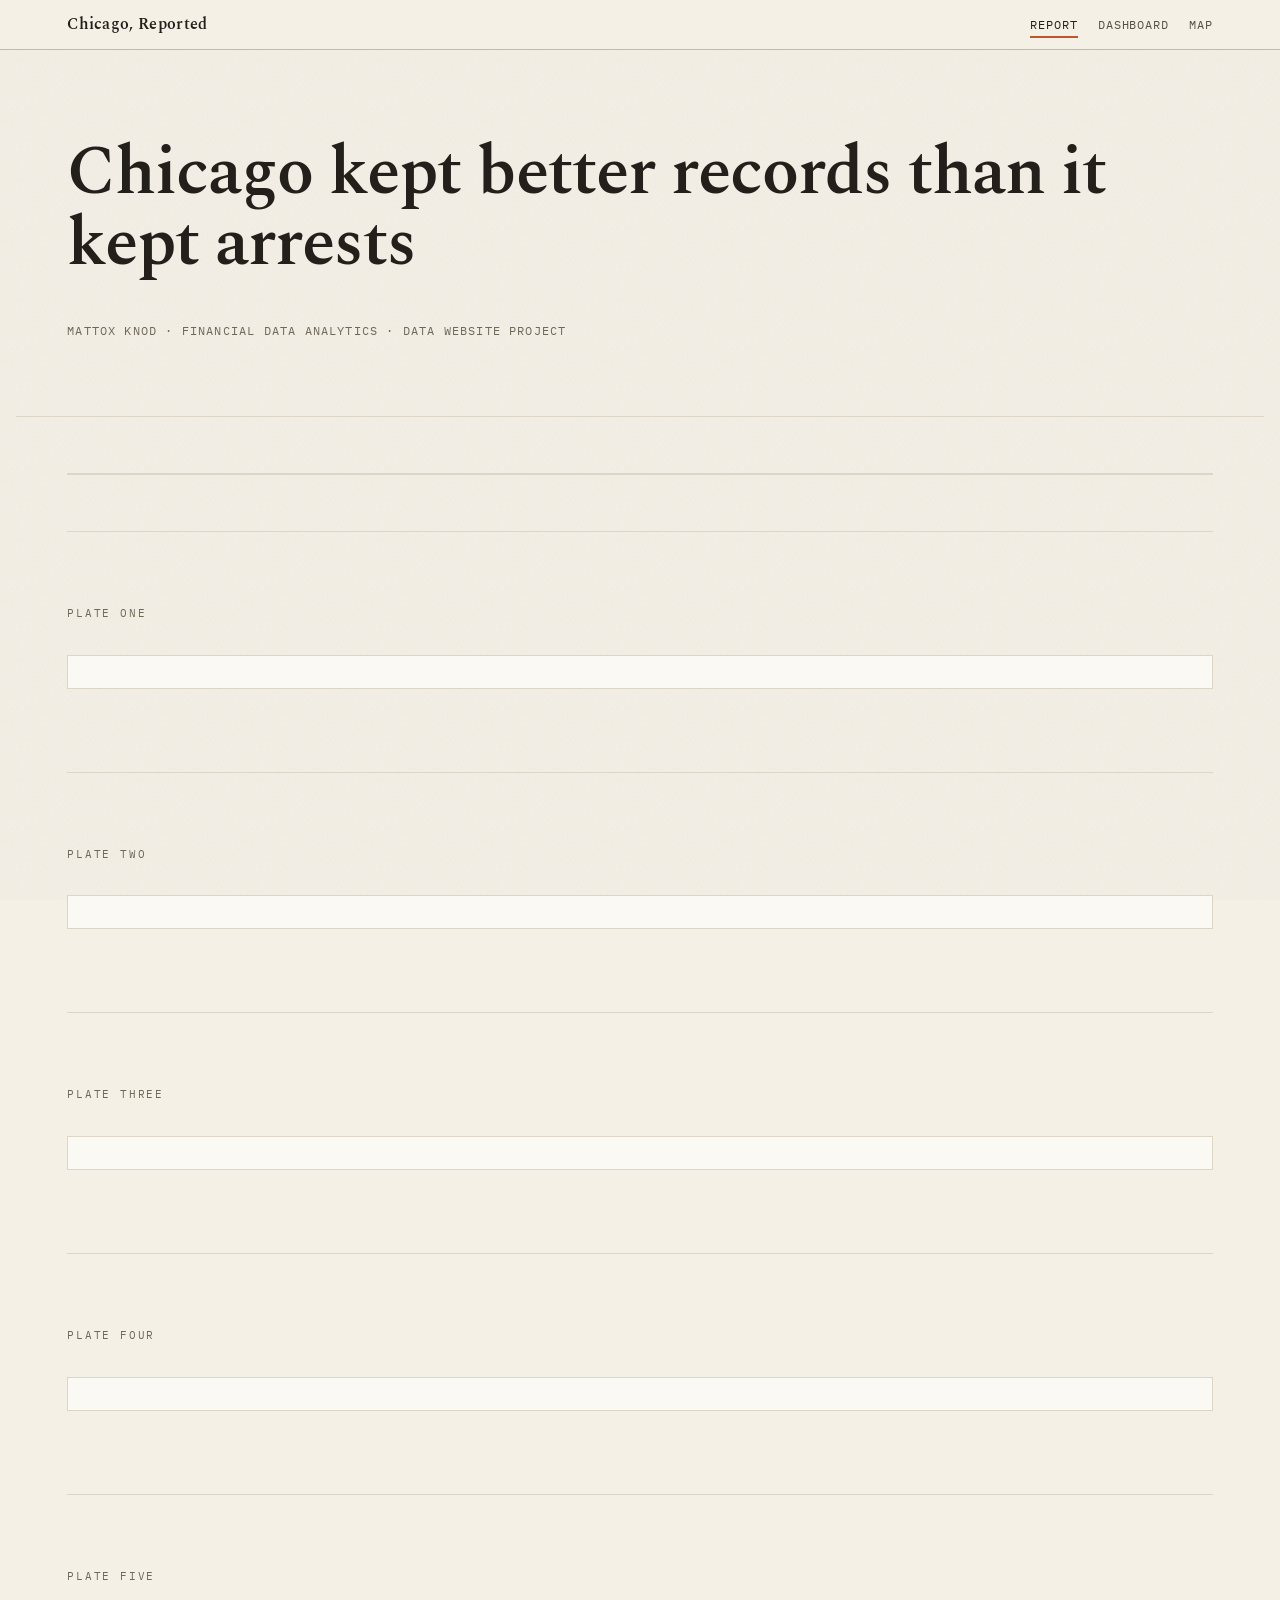
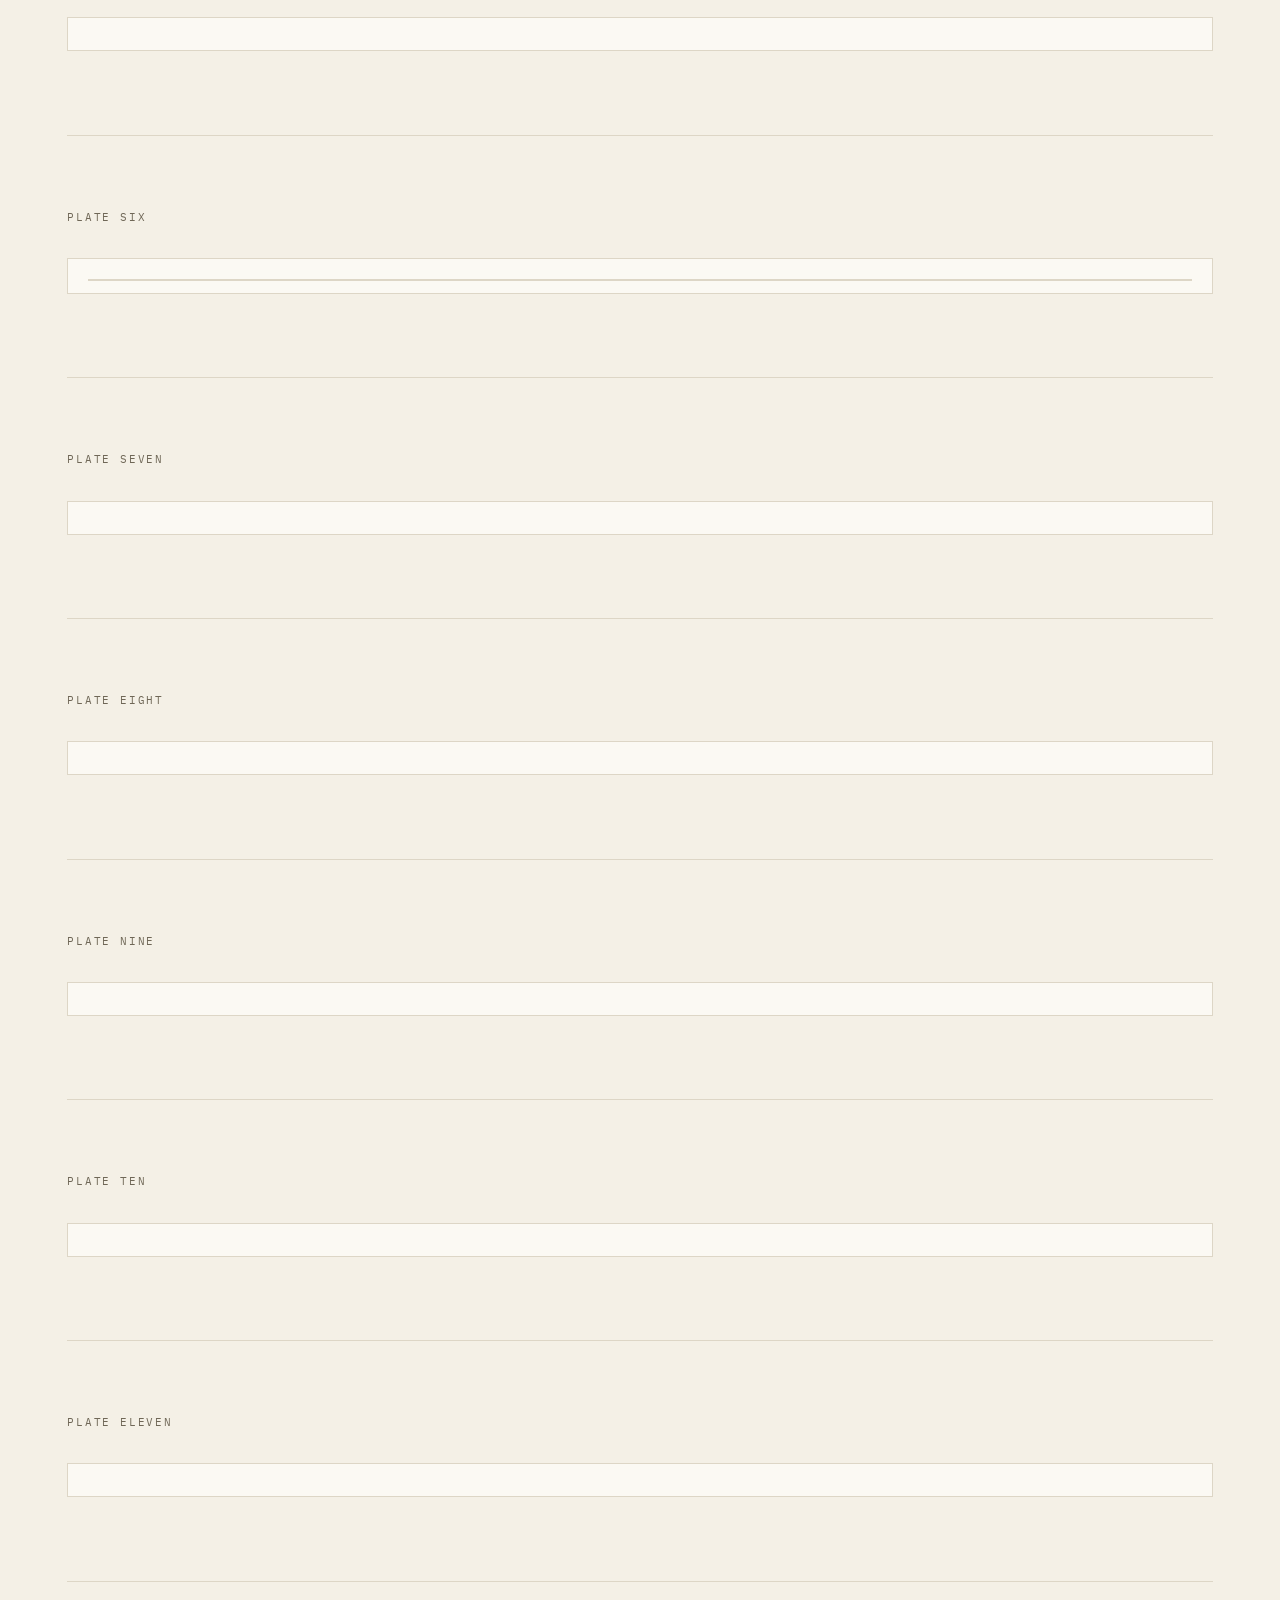
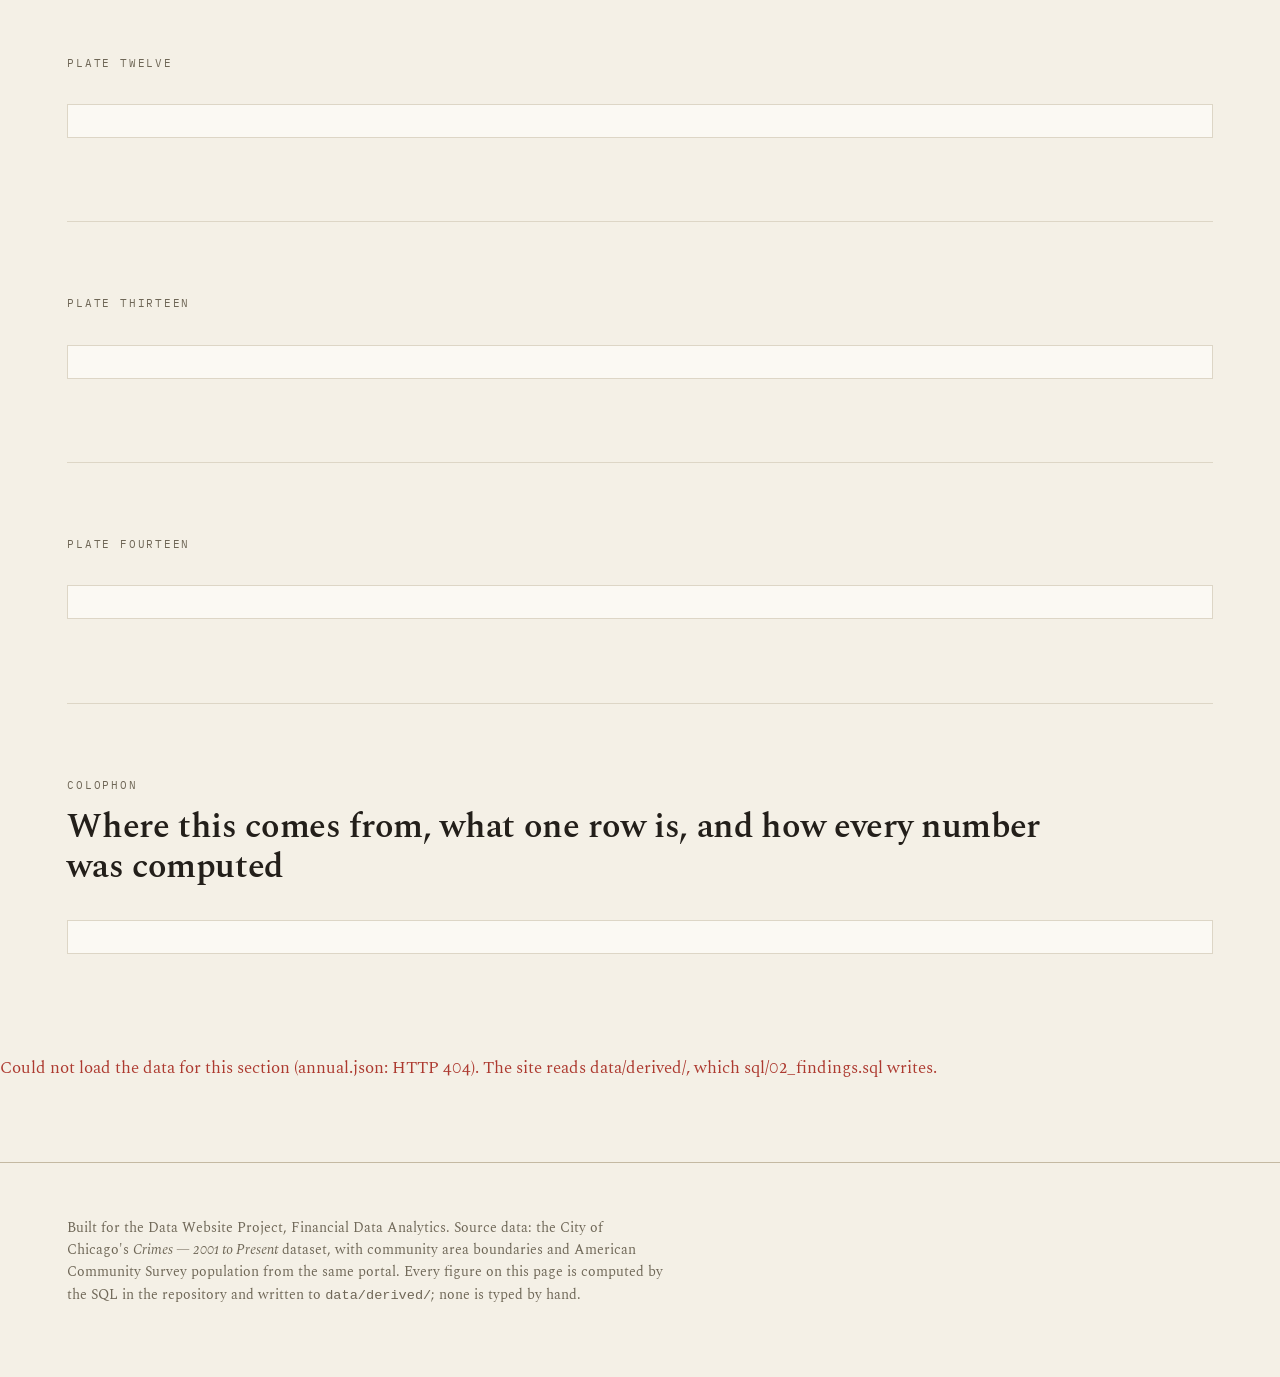
==== index.html @ aef0e446 "Add the three pages index.html is structure only: every heading, paragraph, figure and caption is wr" ====
<!DOCTYPE html>
<html lang="en">
<head>
<meta charset="utf-8">
<meta name="viewport" content="width=device-width, initial-scale=1">
<title>Chicago, Reported — twenty-six years of police incident records</title>
<meta name="description" content="What 8.7 million Chicago police incident records from 2001 to 2026 show about reported crime, arrests, and the difference between the two.">
<link rel="preconnect" href="https://fonts.googleapis.com">
<link rel="preconnect" href="https://fonts.gstatic.com" crossorigin>
<link href="https://fonts.googleapis.com/css2?family=Spectral:ital,wght@0,400;0,500;0,600;1,400&family=IBM+Plex+Mono:wght@400;500&display=swap" rel="stylesheet">
<link rel="stylesheet" href="css/atlas.css">
</head>
<body>

<header data-masthead></header>

<main>

  <!-- ===================================================================
       Title block
       =================================================================== -->
  <section class="wrap titleblock">
    <h1>Chicago kept better records than it kept arrests</h1>
    <p class="titleblock__byline">
      Mattox Knod · Financial Data Analytics · Data Website Project
    </p>
    <div class="prose">
      <p class="titleblock__standfirst" data-standfirst>
        <!-- Written from the computed figures once the pipeline has run. -->
      </p>
    </div>
  </section>

  <!-- ===================================================================
       Headline figures
       =================================================================== -->
  <section class="wrap" aria-label="Headline figures">
    <div class="keyfigures" data-keyfigures></div>
  </section>

  <div class="wrap">

    <!-- Plate 1 — the long decline -->
    <section class="plate" id="plate-1">
      <p class="plate__number">Plate one</p>
      <h2 data-head="p1"></h2>
      <div class="prose" data-prose="p1"></div>
      <figure class="figure" data-figure="p1">
        <div class="figure__frame"><div data-chart="p1"></div></div>
        <figcaption class="figure__caption" data-caption="p1"></figcaption>
      </figure>
    </section>

    <!-- Plate 2 — the arrest rate collapse -->
    <section class="plate" id="plate-2">
      <p class="plate__number">Plate two</p>
      <h2 data-head="p2"></h2>
      <div class="prose" data-prose="p2"></div>
      <figure class="figure" data-figure="p2">
        <div class="figure__frame"><div data-chart="p2"></div></div>
        <figcaption class="figure__caption" data-caption="p2"></figcaption>
      </figure>
    </section>

    <!-- Plate 3 — how an offence reaches the record -->
    <section class="plate" id="plate-3">
      <p class="plate__number">Plate three</p>
      <h2 data-head="p3"></h2>
      <div class="prose" data-prose="p3"></div>
      <figure class="figure" data-figure="p3">
        <div class="figure__frame"><div data-chart="p3"></div></div>
        <figcaption class="figure__caption" data-caption="p3"></figcaption>
      </figure>
    </section>

    <!-- Plate 4 — the decomposition -->
    <section class="plate" id="plate-4">
      <p class="plate__number">Plate four</p>
      <h2 data-head="p4"></h2>
      <div class="prose" data-prose="p4"></div>
      <figure class="figure" data-figure="p4">
        <div class="figure__frame"><div data-chart="p4"></div></div>
        <figcaption class="figure__caption" data-caption="p4"></figcaption>
      </figure>
    </section>

    <!-- Plate 5 — clearance, the honest measure -->
    <section class="plate" id="plate-5">
      <p class="plate__number">Plate five</p>
      <h2 data-head="p5"></h2>
      <div class="prose" data-prose="p5"></div>
      <figure class="figure" data-figure="p5">
        <div class="figure__frame"><div data-chart="p5"></div></div>
        <figcaption class="figure__caption" data-caption="p5"></figcaption>
      </figure>
    </section>

    <!-- Plate 6 — every offence type -->
    <section class="plate" id="plate-6">
      <p class="plate__number">Plate six</p>
      <h2 data-head="p6"></h2>
      <div class="prose" data-prose="p6"></div>
      <figure class="figure" data-figure="p6">
        <div class="figure__frame"><div class="multiples" data-chart="p6"></div></div>
        <figcaption class="figure__caption" data-caption="p6"></figcaption>
      </figure>
    </section>

    <!-- Plate 7 — the 2022 vehicle theft shock -->
    <section class="plate" id="plate-7">
      <p class="plate__number">Plate seven</p>
      <h2 data-head="p7"></h2>
      <div class="prose" data-prose="p7"></div>
      <figure class="figure" data-figure="p7">
        <div class="figure__frame"><div data-chart="p7"></div></div>
        <figcaption class="figure__caption" data-caption="p7"></figcaption>
      </figure>
    </section>

    <!-- Plate 8 — seasonality -->
    <section class="plate" id="plate-8">
      <p class="plate__number">Plate eight</p>
      <h2 data-head="p8"></h2>
      <div class="prose" data-prose="p8"></div>
      <figure class="figure" data-figure="p8">
        <div class="figure__frame"><div data-chart="p8"></div></div>
        <figcaption class="figure__caption" data-caption="p8"></figcaption>
      </figure>
    </section>

    <!-- Plate 9 — the clock -->
    <section class="plate" id="plate-9">
      <p class="plate__number">Plate nine</p>
      <h2 data-head="p9"></h2>
      <div class="prose" data-prose="p9"></div>
      <figure class="figure" data-figure="p9">
        <div class="figure__frame"><div data-chart="p9"></div></div>
        <figcaption class="figure__caption" data-caption="p9"></figcaption>
      </figure>
    </section>

    <!-- Plate 10 — concentration -->
    <section class="plate" id="plate-10">
      <p class="plate__number">Plate ten</p>
      <h2 data-head="p10"></h2>
      <div class="prose" data-prose="p10"></div>
      <figure class="figure" data-figure="p10">
        <div class="figure__frame"><div data-chart="p10"></div></div>
        <figcaption class="figure__caption" data-caption="p10"></figcaption>
      </figure>
    </section>

    <!-- Plate 11 — counts versus rates -->
    <section class="plate" id="plate-11">
      <p class="plate__number">Plate eleven</p>
      <h2 data-head="p11"></h2>
      <div class="prose" data-prose="p11"></div>
      <figure class="figure" data-figure="p11">
        <div class="figure__frame"><div data-chart="p11"></div></div>
        <figcaption class="figure__caption" data-caption="p11"></figcaption>
      </figure>
    </section>

    <!-- Plate 12 — rate against income -->
    <section class="plate" id="plate-12">
      <p class="plate__number">Plate twelve</p>
      <h2 data-head="p12"></h2>
      <div class="prose" data-prose="p12"></div>
      <figure class="figure" data-figure="p12">
        <div class="figure__frame"><div data-chart="p12"></div></div>
        <figcaption class="figure__caption" data-caption="p12"></figcaption>
      </figure>
    </section>

    <!-- Plate 13 — domestic incidents -->
    <section class="plate" id="plate-13">
      <p class="plate__number">Plate thirteen</p>
      <h2 data-head="p13"></h2>
      <div class="prose" data-prose="p13"></div>
      <figure class="figure" data-figure="p13">
        <div class="figure__frame"><div data-chart="p13"></div></div>
        <figcaption class="figure__caption" data-caption="p13"></figcaption>
      </figure>
    </section>

    <!-- Plate 14 — where incidents happen -->
    <section class="plate" id="plate-14">
      <p class="plate__number">Plate fourteen</p>
      <h2 data-head="p14"></h2>
      <div class="prose" data-prose="p14"></div>
      <figure class="figure" data-figure="p14">
        <div class="figure__frame"><div data-chart="p14"></div></div>
        <figcaption class="figure__caption" data-caption="p14"></figcaption>
      </figure>
    </section>

    <!-- ===================================================================
         Methodology
         =================================================================== -->
    <section class="plate" id="methodology">
      <p class="plate__number">Colophon</p>
      <h2>Where this comes from, what one row is, and how every number was computed</h2>
      <div class="prose" data-prose="method"></div>
      <figure class="figure" data-figure="quality">
        <div class="figure__frame"><div data-chart="quality"></div></div>
        <figcaption class="figure__caption" data-caption="quality"></figcaption>
      </figure>
      <div class="prose" data-prose="method2"></div>
    </section>

  </div>
</main>

<footer class="colophon">
  <div class="wrap">
    <p>
      Built for the Data Website Project, Financial Data Analytics.
      Source data: the City of Chicago's <em>Crimes — 2001 to Present</em> dataset,
      with community area boundaries and American Community Survey population
      from the same portal. Every figure on this page is computed by the SQL in
      the repository and written to <code>data/derived/</code>; none is typed by
      hand.
    </p>
    <p data-colophon-meta></p>
  </div>
</footer>

<script src="js/atlas-charts.js"></script>
<script src="js/atlas-data.js"></script>
<script src="js/report.js"></script>
</body>
</html>
---- css/atlas.css ----
@charset "UTF-8";
/* ===========================================================================
   atlas.css — the shared design system for both pages.
   ---------------------------------------------------------------------------
   The look is a print atlas: warm paper, hairline rules, a transitional serif
   for prose and a mono for every figure, so numbers line up in columns the way
   they would in a printed table of plates.

   The site commits to a single light palette on purpose. A paper ground is the
   whole conceit, and a dark "inverted paper" mode would read as a different
   document rather than the same one at night.

   Every categorical, sequential and diverging value below was run through the
   data-viz palette validator rather than picked by eye. What it checks and
   what these values scored is recorded in css/PALETTE.md.
   =========================================================================== */

/* --- Tokens --------------------------------------------------------------- */

:root {
    /* Surfaces. --paper is the page; --leaf is a raised plate or table. */
    --paper: #f4f0e6;
    --leaf: #fbf9f3;
    --rule: #ddd6c6;
    --rule-strong: #c4b9a2;

    /* Ink. All three clear WCAG 4.5:1 on both surfaces, so any of them is
       legal for body text; --ink-muted is 4.92:1 on paper. */
    --ink: #231f1a;
    --ink-soft: #565044;
    --ink-muted: #6f6757;

    /* Categorical series. Fixed order — assigned in sequence, never cycled.
       Full eight clear the adjacent gates; only the first THREE clear
       all-pairs, so scatter, choropleth and small multiples cap at three
       series and fold the rest into "other". */
    --series-1: #2a5f9b; /* indigo    */
    --series-2: #c0562c; /* terracotta*/
    --series-3: #008571; /* verdigris */
    --series-4: #a87a0c; /* ochre     */
    --series-5: #bf6482; /* clay rose */
    --series-6: #5d7f26; /* moss      */
    --series-7: #574596; /* aubergine */
    --series-8: #ad3a30; /* brick     */

    /* Sequential ramp, indigo, light to dark. The two lightest steps are for
       continuous fills only; binned choropleth legends start at --seq-3, the
       lightest step that clears 2:1 against paper. */
    --seq-1: #dce5f0;
    --seq-2: #bbcde4;
    --seq-3: #8daacf;
    --seq-4: #6e90bd;
    --seq-5: #4c72a4;
    --seq-6: #33578a;
    --seq-7: #1e3c63;

    /* Diverging, indigo <-> brick across a warm neutral. For change measures
       where the sign is the point. */
    --div-cool-3: #1e3c63;
    --div-cool-2: #4c72a4;
    --div-cool-1: #8daacf;
    --div-mid: #e6e1d4;
    --div-warm-1: #d99584;
    --div-warm-2: #b85444;
    --div-warm-3: #9c2f26;

    /* Type */
    --font-text: Spectral, Georgia, "Times New Roman", serif;
    --font-figure: "IBM Plex Mono", ui-monospace, "SFMono-Regular", Consolas, monospace;

    /* Measure and rhythm */
    --measure: 34em;
    --gutter: clamp(1rem, 4vw, 3.5rem);
}

/* --- Reset and base ------------------------------------------------------- */

*,
*::before,
*::after {
    box-sizing: border-box;
}

html {
    -webkit-text-size-adjust: 100%;
}

body {
    margin: 0;
    background-color: var(--paper);
    color: var(--ink);
    font-family: var(--font-text);
    font-size: clamp(1rem, 0.96rem + 0.2vw, 1.0625rem);
    line-height: 1.65;
    /* Old-style figures in prose; the mono handles tabular contexts. */
    font-variant-numeric: oldstyle-nums proportional-nums;
}

/* A barely-there paper tooth. Inline SVG so there is no second request, and
   low enough in contrast that it never competes with a hairline rule. */
body::before {
    content: "";
    position: fixed;
    inset: 0;
    z-index: -1;
    pointer-events: none;
    opacity: 0.4;
    background-image: url("data:image/svg+xml,%3Csvg xmlns='http://www.w3.org/2000/svg' width='120' height='120'%3E%3Cfilter id='n'%3E%3CfeTurbulence type='fractalNoise' baseFrequency='0.9' numOctaves='3'/%3E%3CfeColorMatrix type='saturate' values='0'/%3E%3C/filter%3E%3Crect width='120' height='120' filter='url(%23n)' opacity='0.22'/%3E%3C/svg%3E");
}

@media (prefers-reduced-motion: no-preference) {
    html {
        scroll-behavior: smooth;
    }
}

img,
svg {
    max-width: 100%;
}

a {
    color: var(--series-1);
    text-underline-offset: 0.15em;
    text-decoration-thickness: from-font;
}

a:hover {
    color: var(--series-2);
}

:focus-visible {
    outline: 2px solid var(--series-1);
    outline-offset: 2px;
}

/* --- Layout -------------------------------------------------------------- */

.wrap {
    max-width: 78rem;
    margin-inline: auto;
    padding-inline: var(--gutter);
}

/* Prose columns hold a reading measure; figures are allowed to run wider. */
.prose {
    max-width: var(--measure);
}

/* --- Masthead and navigation --------------------------------------------- */
/* One nav bar, one type scale, one palette across both pages. */

.masthead {
    border-bottom: 1px solid var(--rule-strong);
    background-color: var(--paper);
    position: sticky;
    top: 0;
    z-index: 20;
}

.masthead__inner {
    display: flex;
    flex-wrap: wrap;
    align-items: baseline;
    gap: 0.5rem 1.5rem;
    padding-block: 0.7rem;
}

.masthead__title {
    margin: 0;
    font-size: 1rem;
    font-weight: 600;
    letter-spacing: 0.02em;
}

.masthead__title a {
    color: var(--ink);
    text-decoration: none;
}

.masthead__nav {
    display: flex;
    flex-wrap: wrap;
    gap: 0.25rem 1.25rem;
    margin-left: auto;
    font-family: var(--font-figure);
    font-size: 0.72rem;
    letter-spacing: 0.08em;
    text-transform: uppercase;
}

.masthead__nav a {
    color: var(--ink-soft);
    text-decoration: none;
    padding-bottom: 2px;
    border-bottom: 2px solid transparent;
}

.masthead__nav a:hover {
    color: var(--ink);
    border-bottom-color: var(--rule-strong);
}

.masthead__nav a[aria-current="page"] {
    color: var(--ink);
    border-bottom-color: var(--series-2);
}

/* --- Title block --------------------------------------------------------- */

.titleblock {
    padding-block: clamp(2.5rem, 7vw, 5.5rem) clamp(1.5rem, 4vw, 3rem);
    border-bottom: 1px solid var(--rule);
}

.titleblock h1 {
    margin: 0 0 0.6em;
    font-size: clamp(2.1rem, 1.2rem + 4.2vw, 4.25rem);
    font-weight: 600;
    line-height: 1.04;
    letter-spacing: -0.015em;
    max-width: 24em;
}

.titleblock__byline {
    font-family: var(--font-figure);
    font-size: 0.74rem;
    letter-spacing: 0.1em;
    text-transform: uppercase;
    color: var(--ink-muted);
    margin: 0 0 1.75rem;
}

.titleblock__standfirst {
    font-size: 1.1em;
    color: var(--ink-soft);
    max-width: var(--measure);
    margin: 0;
}

/* --- Headline figures ---------------------------------------------------- */
/* Stat tiles: a hero number is a form in its own right, not a chart. */

.keyfigures {
    display: grid;
    grid-template-columns: repeat(auto-fit, minmax(12.5rem, 1fr));
    gap: 1px;
    background-color: var(--rule);
    border: 1px solid var(--rule);
    margin-block: clamp(2rem, 5vw, 3.5rem);
}

.keyfigure {
    background-color: var(--leaf);
    padding: 1.4rem 1.5rem 1.5rem;
}

.keyfigure__value {
    font-family: var(--font-figure);
    font-size: clamp(1.75rem, 1.2rem + 1.7vw, 2.5rem);
    font-weight: 500;
    /* Proportional, not tabular. Equal-width digits are for columns that align
       vertically; at display size they make a number like 121 look gappy. */
    font-variant-numeric: proportional-nums lining-nums;
    line-height: 1.05;
    letter-spacing: -0.02em;
    display: block;
}

.keyfigure__label {
    display: block;
    margin-top: 0.55rem;
    font-size: 0.875rem;
    color: var(--ink-soft);
    line-height: 1.4;
}

.keyfigure__note {
    display: block;
    margin-top: 0.3rem;
    font-family: var(--font-figure);
    font-size: 0.68rem;
    letter-spacing: 0.04em;
    color: var(--ink-muted);
}

/* --- Plates (report sections) -------------------------------------------- */

.plate {
    padding-block: clamp(2.5rem, 6vw, 4.5rem);
    border-top: 1px solid var(--rule);
}

.plate__number {
    font-family: var(--font-figure);
    font-size: 0.7rem;
    letter-spacing: 0.16em;
    text-transform: uppercase;
    color: var(--ink-muted);
    margin: 0 0 0.9rem;
}

.plate h2 {
    margin: 0 0 1rem;
    font-size: clamp(1.45rem, 1.1rem + 1.4vw, 2.1rem);
    font-weight: 600;
    line-height: 1.18;
    letter-spacing: -0.01em;
    max-width: 30em;
}

.plate p {
    max-width: var(--measure);
}

/* A number quoted inside prose, so it reads as a figure not a word. */
.num {
    font-family: var(--font-figure);
    font-variant-numeric: tabular-nums lining-nums;
    font-size: 0.94em;
}

/* --- Figures ------------------------------------------------------------- */

.figure {
    margin: 2rem 0 0;
}

.figure__frame {
    background-color: var(--leaf);
    border: 1px solid var(--rule);
    padding: 1.25rem 1.25rem 0.75rem;
}

.figure__caption {
    margin: 0.7rem 0 0;
    font-size: 0.82rem;
    line-height: 1.5;
    color: var(--ink-muted);
    max-width: 46em;
}

.figure__caption b {
    color: var(--ink-soft);
    font-weight: 600;
}

/* Every figure carries a table twin, so no value is reachable only by hovering
   a mark. The toggle sits with the caption and the table replaces the chart. */
.figure__tools {
    display: flex;
    gap: 1rem;
    align-items: baseline;
    margin-top: 0.7rem;
}

.figure__toggle {
    appearance: none;
    background: none;
    border: 0;
    border-bottom: 1px solid var(--rule-strong);
    padding: 0 0 1px;
    cursor: pointer;
    flex: none;
    font-family: var(--font-figure);
    font-size: 0.68rem;
    letter-spacing: 0.06em;
    text-transform: uppercase;
    color: var(--ink-muted);
}

.figure__toggle:hover {
    color: var(--ink);
    border-bottom-color: var(--ink);
}

/* Charts are drawn as inline SVG and scale with their frame. */
.chart {
    display: block;
    width: 100%;
    height: auto;
    overflow: visible;
}

/* Recessive axes and grid: present, never competing with the data. */
.chart .axis line,
.chart .axis path {
    stroke: var(--rule-strong);
    stroke-width: 1;
    shape-rendering: crispEdges;
}

.chart .grid line {
    stroke: var(--rule);
    stroke-width: 1;
    shape-rendering: crispEdges;
}

.chart text {
    font-family: var(--font-figure);
    font-size: 0.66rem;
    fill: var(--ink-muted);
    font-variant-numeric: tabular-nums lining-nums;
}

.chart .axis-title {
    fill: var(--ink-soft);
    font-size: 0.68rem;
    letter-spacing: 0.04em;
    text-transform: uppercase;
}

/* Direct labels sit in ink, never in the series colour: the mark beside them
   already carries identity. */
.chart .mark-label {
    fill: var(--ink);
    font-size: 0.7rem;
    font-weight: 500;
}

/* 2px lines, 4px rounded data-ends on bars, 2px surface gaps between fills. */
.chart .line {
    fill: none;
    stroke-width: 2;
    stroke-linejoin: round;
    stroke-linecap: round;
}

.chart .bar {
    stroke: var(--leaf);
    stroke-width: 2;
}

.chart .dot {
    stroke: var(--leaf);
    stroke-width: 2;
}

.chart .annotation line {
    stroke: var(--ink-soft);
    stroke-width: 1;
    stroke-dasharray: 2 3;
}

.chart .annotation text {
    fill: var(--ink-soft);
    font-size: 0.68rem;
}

/* --- Legend -------------------------------------------------------------- */
/* Always present for two or more series, so identity is never colour alone. */

.legend {
    display: flex;
    flex-wrap: wrap;
    gap: 0.4rem 1.1rem;
    margin: 0 0 0.9rem;
    padding: 0;
    list-style: none;
    font-family: var(--font-figure);
    font-size: 0.72rem;
    color: var(--ink-soft);
}

.legend li {
    display: flex;
    align-items: center;
    gap: 0.4rem;
}

.legend__swatch {
    width: 0.7rem;
    height: 0.7rem;
    flex: none;
    border-radius: 2px;
}

/* --- Tooltip ------------------------------------------------------------- */

.tooltip {
    position: absolute;
    z-index: 30;
    pointer-events: none;
    opacity: 0;
    transform: translate(-50%, -115%);
    background-color: var(--ink);
    color: var(--paper);
    padding: 0.45rem 0.6rem;
    border-radius: 3px;
    font-family: var(--font-figure);
    font-size: 0.72rem;
    line-height: 1.45;
    white-space: nowrap;
    transition: opacity 120ms ease-out;
    box-shadow: 0 2px 10px rgb(35 31 26 / 0.18);
}

.tooltip[data-visible="true"] {
    opacity: 1;
}

.tooltip b {
    font-weight: 500;
}

.tooltip__key {
    color: var(--rule);
}

/* --- Tables -------------------------------------------------------------- */

.table-scroll {
    overflow-x: auto;
    border: 1px solid var(--rule);
    background-color: var(--leaf);
}

table.data {
    border-collapse: collapse;
    width: 100%;
    font-family: var(--font-figure);
    font-size: 0.78rem;
    font-variant-numeric: tabular-nums lining-nums;
}

table.data caption {
    text-align: left;
    padding: 0.8rem 1rem;
    font-family: var(--font-text);
    font-size: 0.85rem;
    color: var(--ink-muted);
    border-bottom: 1px solid var(--rule);
}

table.data th,
table.data td {
    padding: 0.45rem 1rem;
    text-align: right;
    border-bottom: 1px solid var(--rule);
    white-space: nowrap;
}

table.data th:first-child,
table.data td:first-child {
    text-align: left;
}

table.data thead th {
    font-weight: 500;
    font-size: 0.68rem;
    letter-spacing: 0.06em;
    text-transform: uppercase;
    color: var(--ink-muted);
    border-bottom: 1px solid var(--rule-strong);
    position: sticky;
    top: 0;
    background-color: var(--leaf);
}

table.data tbody tr:last-child td {
    border-bottom: 0;
}

/* --- Controls ------------------------------------------------------------ */

.controls {
    display: grid;
    grid-template-columns: repeat(auto-fit, minmax(13rem, 1fr));
    gap: 1rem 1.25rem;
    align-items: end;
    padding: 1.25rem;
    background-color: var(--leaf);
    border: 1px solid var(--rule);
}

.field {
    display: flex;
    flex-direction: column;
    gap: 0.35rem;
    min-width: 0;
}

.field__label {
    font-family: var(--font-figure);
    font-size: 0.68rem;
    letter-spacing: 0.08em;
    text-transform: uppercase;
    color: var(--ink-muted);
}

.field select,
.field input[type="search"] {
    font-family: var(--font-text);
    font-size: 0.9rem;
    color: var(--ink);
    background-color: var(--paper);
    border: 1px solid var(--rule-strong);
    border-radius: 2px;
    padding: 0.4rem 0.5rem;
    width: 100%;
}

.field select[multiple] {
    min-height: 7.5rem;
    font-family: var(--font-figure);
    font-size: 0.76rem;
}

/* Segmented control, for measure and breakdown switches. */
.segmented {
    display: flex;
    flex-wrap: wrap;
    border: 1px solid var(--rule-strong);
    border-radius: 2px;
    overflow: hidden;
    background-color: var(--paper);
}

.segmented button {
    flex: 1 1 auto;
    appearance: none;
    border: 0;
    border-right: 1px solid var(--rule);
    background: transparent;
    color: var(--ink-soft);
    font-family: var(--font-figure);
    font-size: 0.72rem;
    letter-spacing: 0.04em;
    padding: 0.45rem 0.6rem;
    cursor: pointer;
    white-space: nowrap;
}

.segmented button:last-child {
    border-right: 0;
}

.segmented button:hover {
    background-color: var(--rule);
    color: var(--ink);
}

.segmented button[aria-pressed="true"] {
    background-color: var(--ink);
    color: var(--paper);
}

.btn {
    appearance: none;
    cursor: pointer;
    font-family: var(--font-figure);
    font-size: 0.72rem;
    letter-spacing: 0.06em;
    text-transform: uppercase;
    color: var(--ink);
    background-color: var(--paper);
    border: 1px solid var(--ink-soft);
    border-radius: 2px;
    padding: 0.5rem 0.9rem;
}

.btn:hover {
    background-color: var(--ink);
    color: var(--paper);
}

/* --- Small multiples ----------------------------------------------------- */
/* Nominal categories, so every panel takes the same slot-1 hue; the panel
   heading carries identity. */

.multiples {
    display: grid;
    grid-template-columns: repeat(auto-fill, minmax(9.5rem, 1fr));
    gap: 1px;
    background-color: var(--rule);
    border: 1px solid var(--rule);
}

.multiple {
    background-color: var(--leaf);
    padding: 0.7rem 0.8rem 0.5rem;
    min-width: 0;
}

.multiple__name {
    font-family: var(--font-figure);
    font-size: 0.64rem;
    letter-spacing: 0.04em;
    text-transform: uppercase;
    color: var(--ink-soft);
    margin: 0 0 0.1rem;
    line-height: 1.3;
}

.multiple__value {
    font-family: var(--font-figure);
    font-size: 0.72rem;
    font-variant-numeric: tabular-nums lining-nums;
    color: var(--ink-muted);
    margin: 0 0 0.35rem;
}

/* --- Footer -------------------------------------------------------------- */

.colophon {
    border-top: 1px solid var(--rule-strong);
    margin-top: clamp(3rem, 7vw, 5rem);
    padding-block: 2.5rem 3.5rem;
    font-size: 0.85rem;
    color: var(--ink-muted);
}

.colophon p {
    max-width: 44em;
}

/* --- Utilities ----------------------------------------------------------- */

.visually-hidden {
    position: absolute;
    width: 1px;
    height: 1px;
    margin: -1px;
    padding: 0;
    overflow: hidden;
    clip-path: inset(50%);
    white-space: nowrap;
    border: 0;
}

[hidden] {
    display: none !important;
}
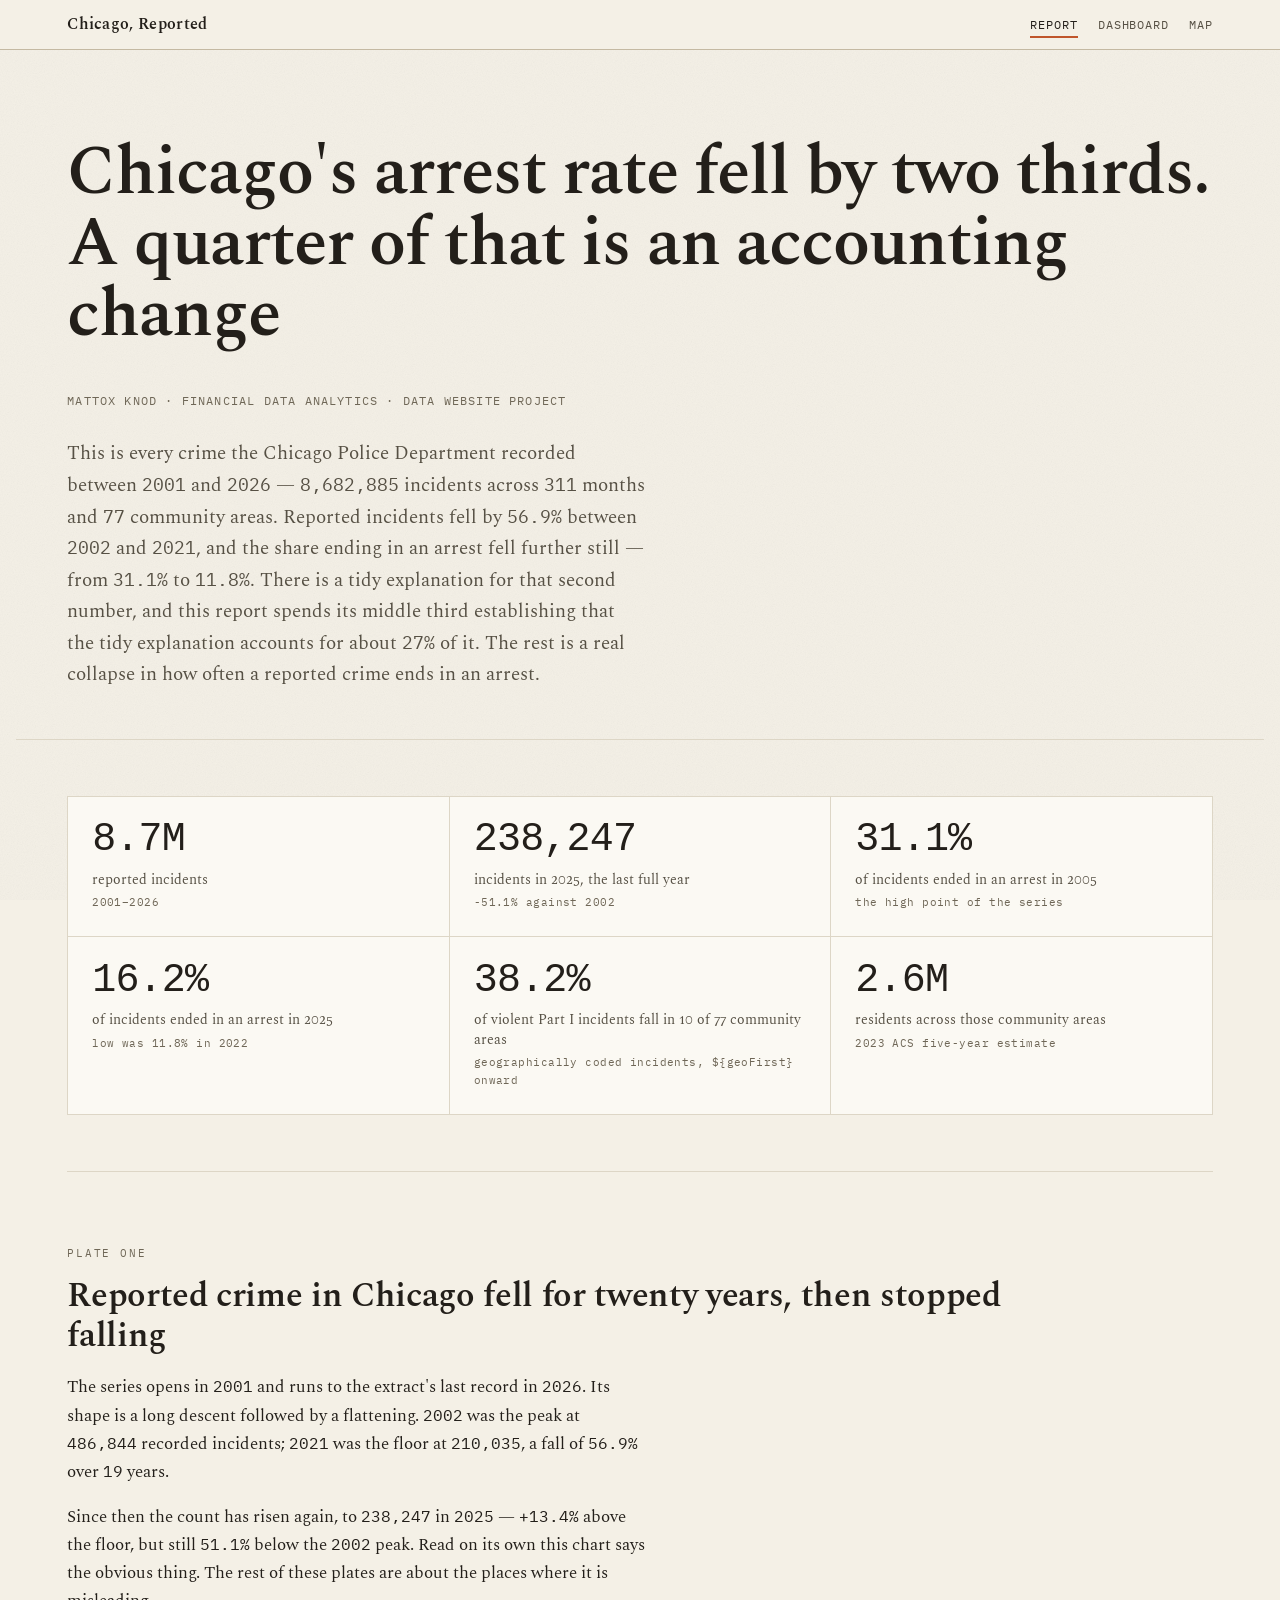
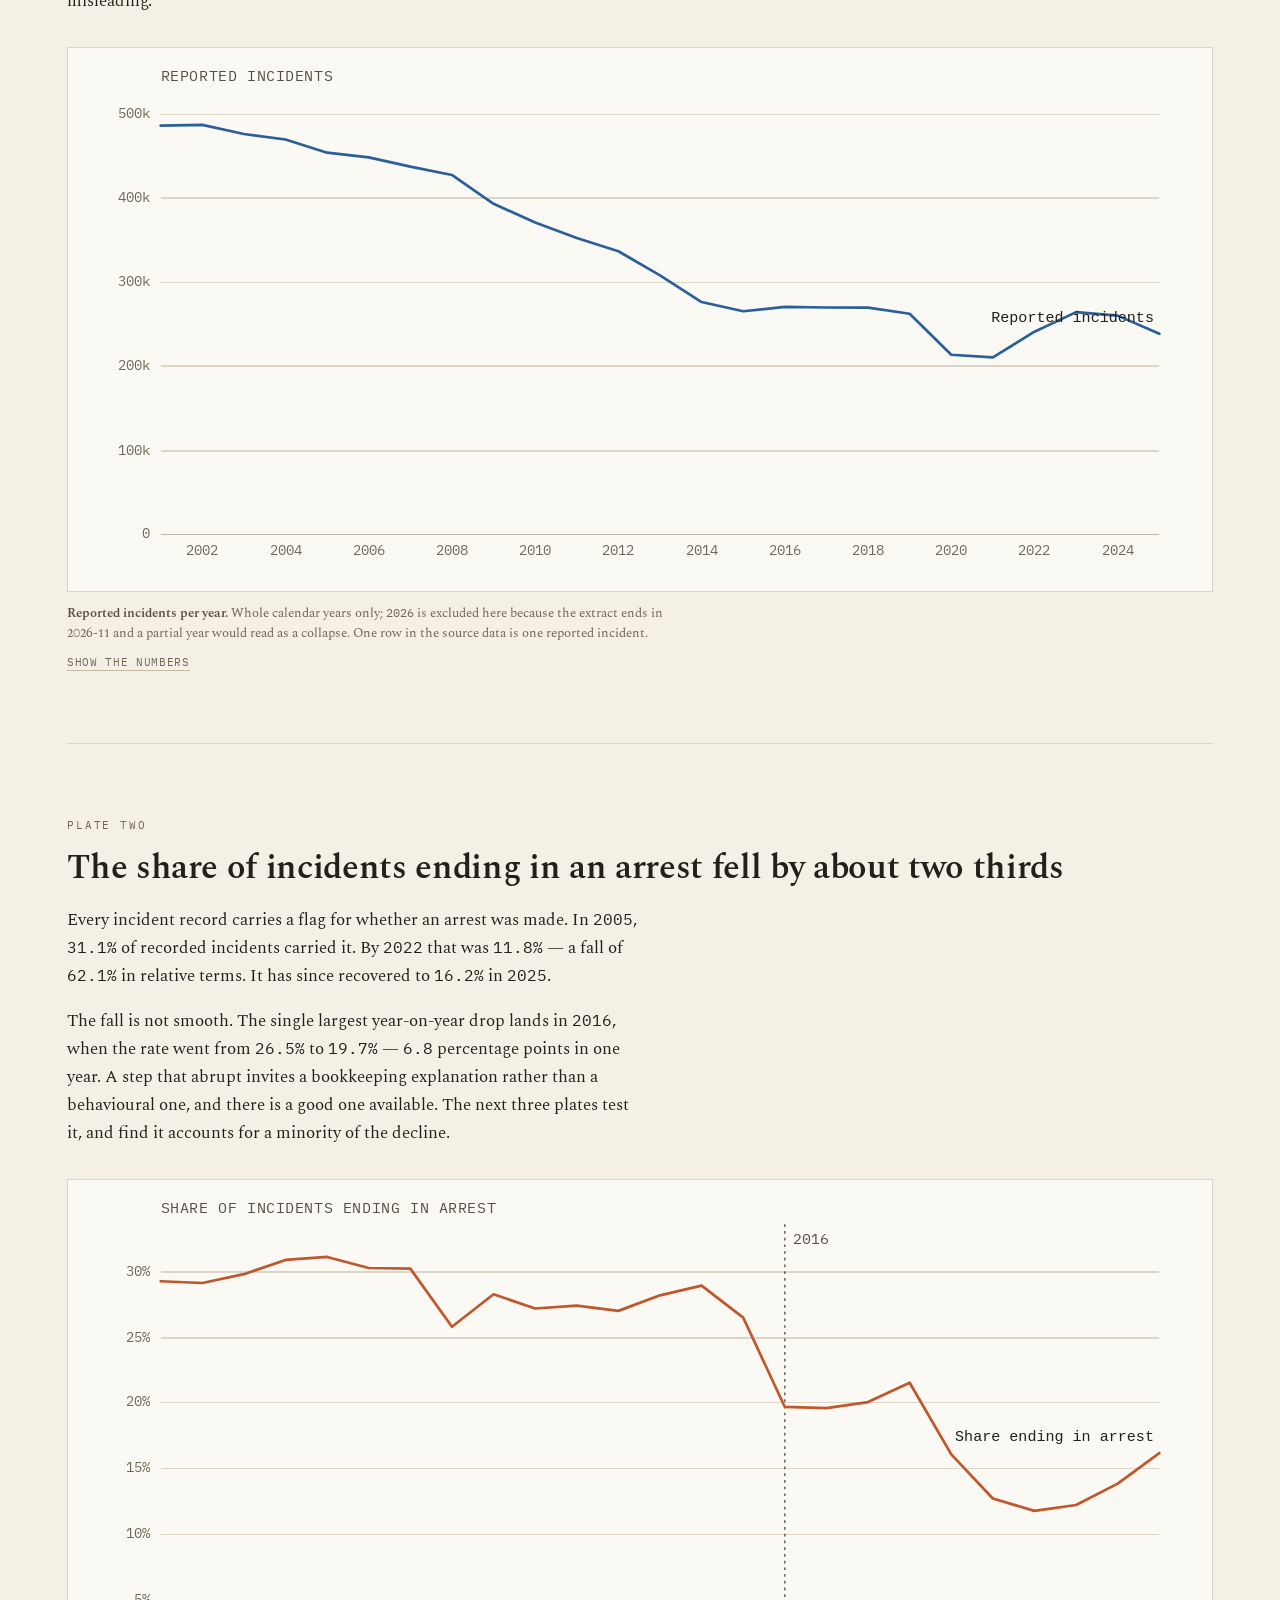
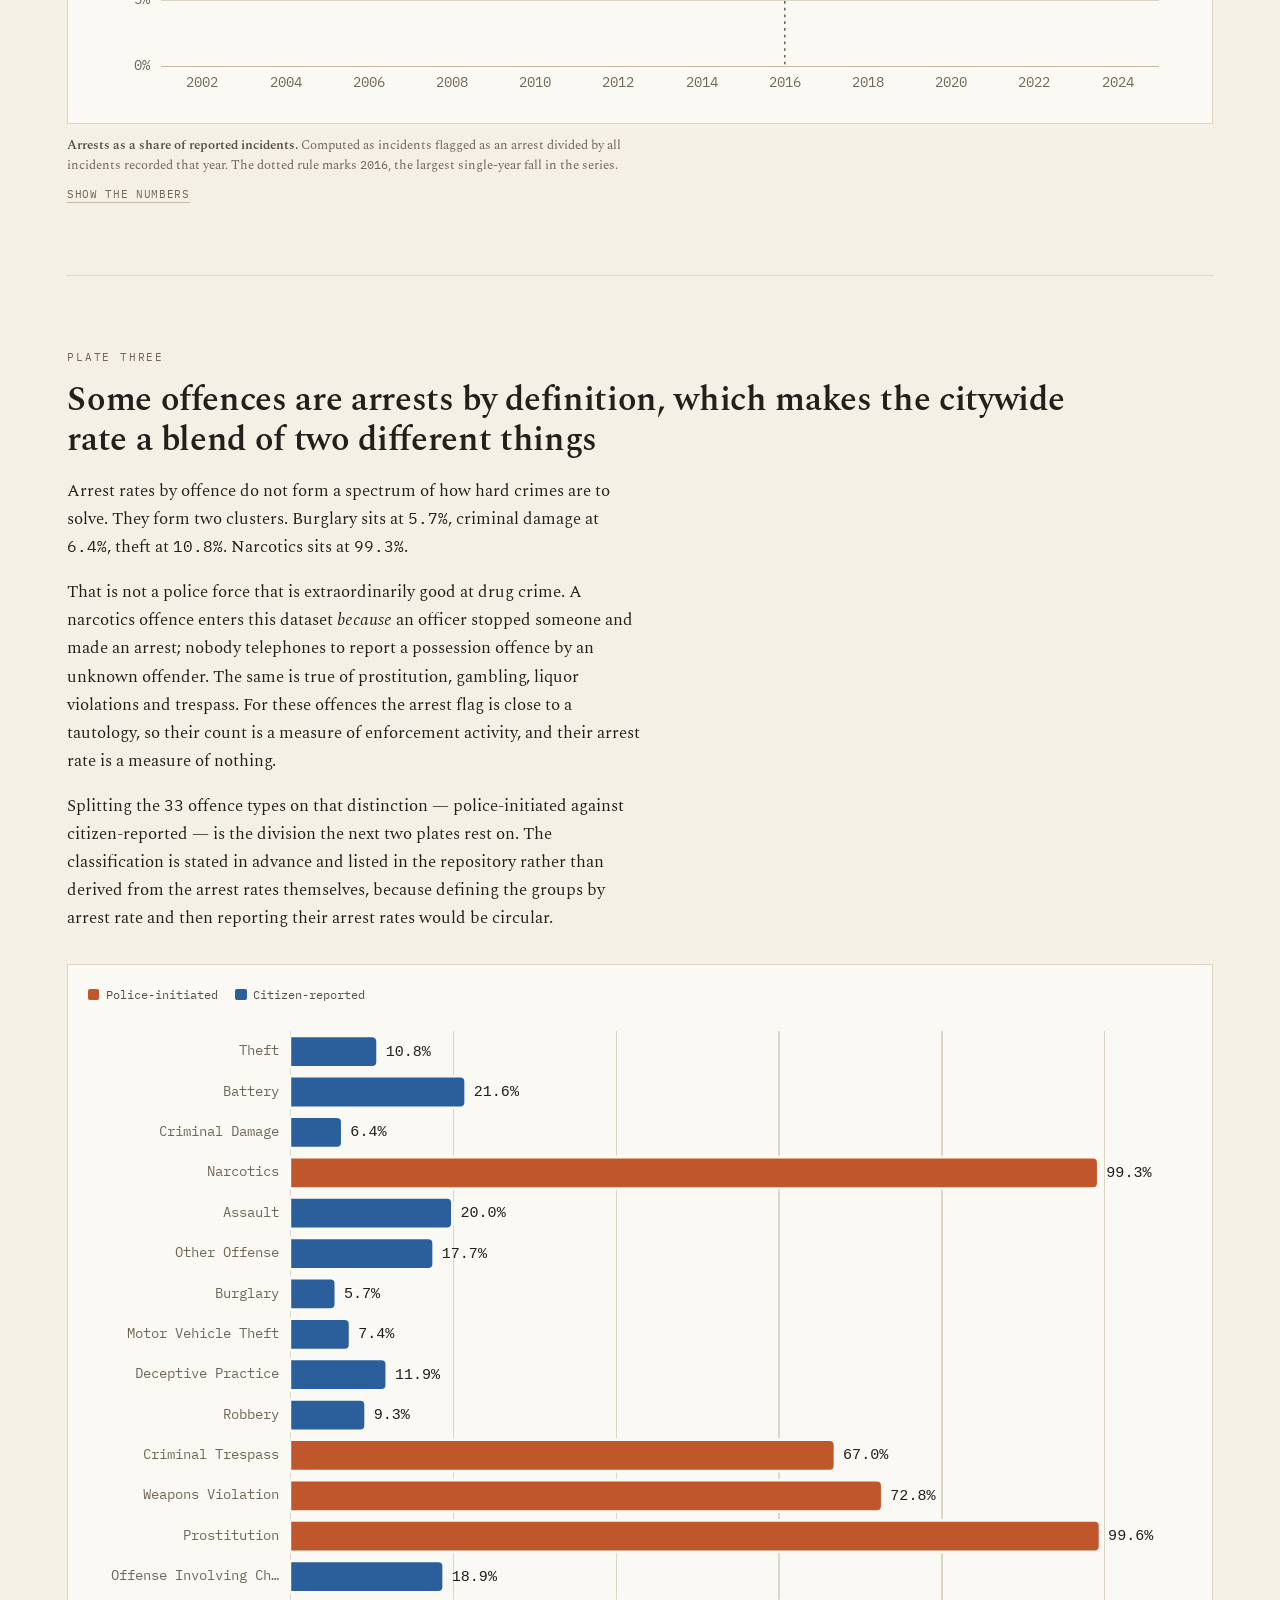
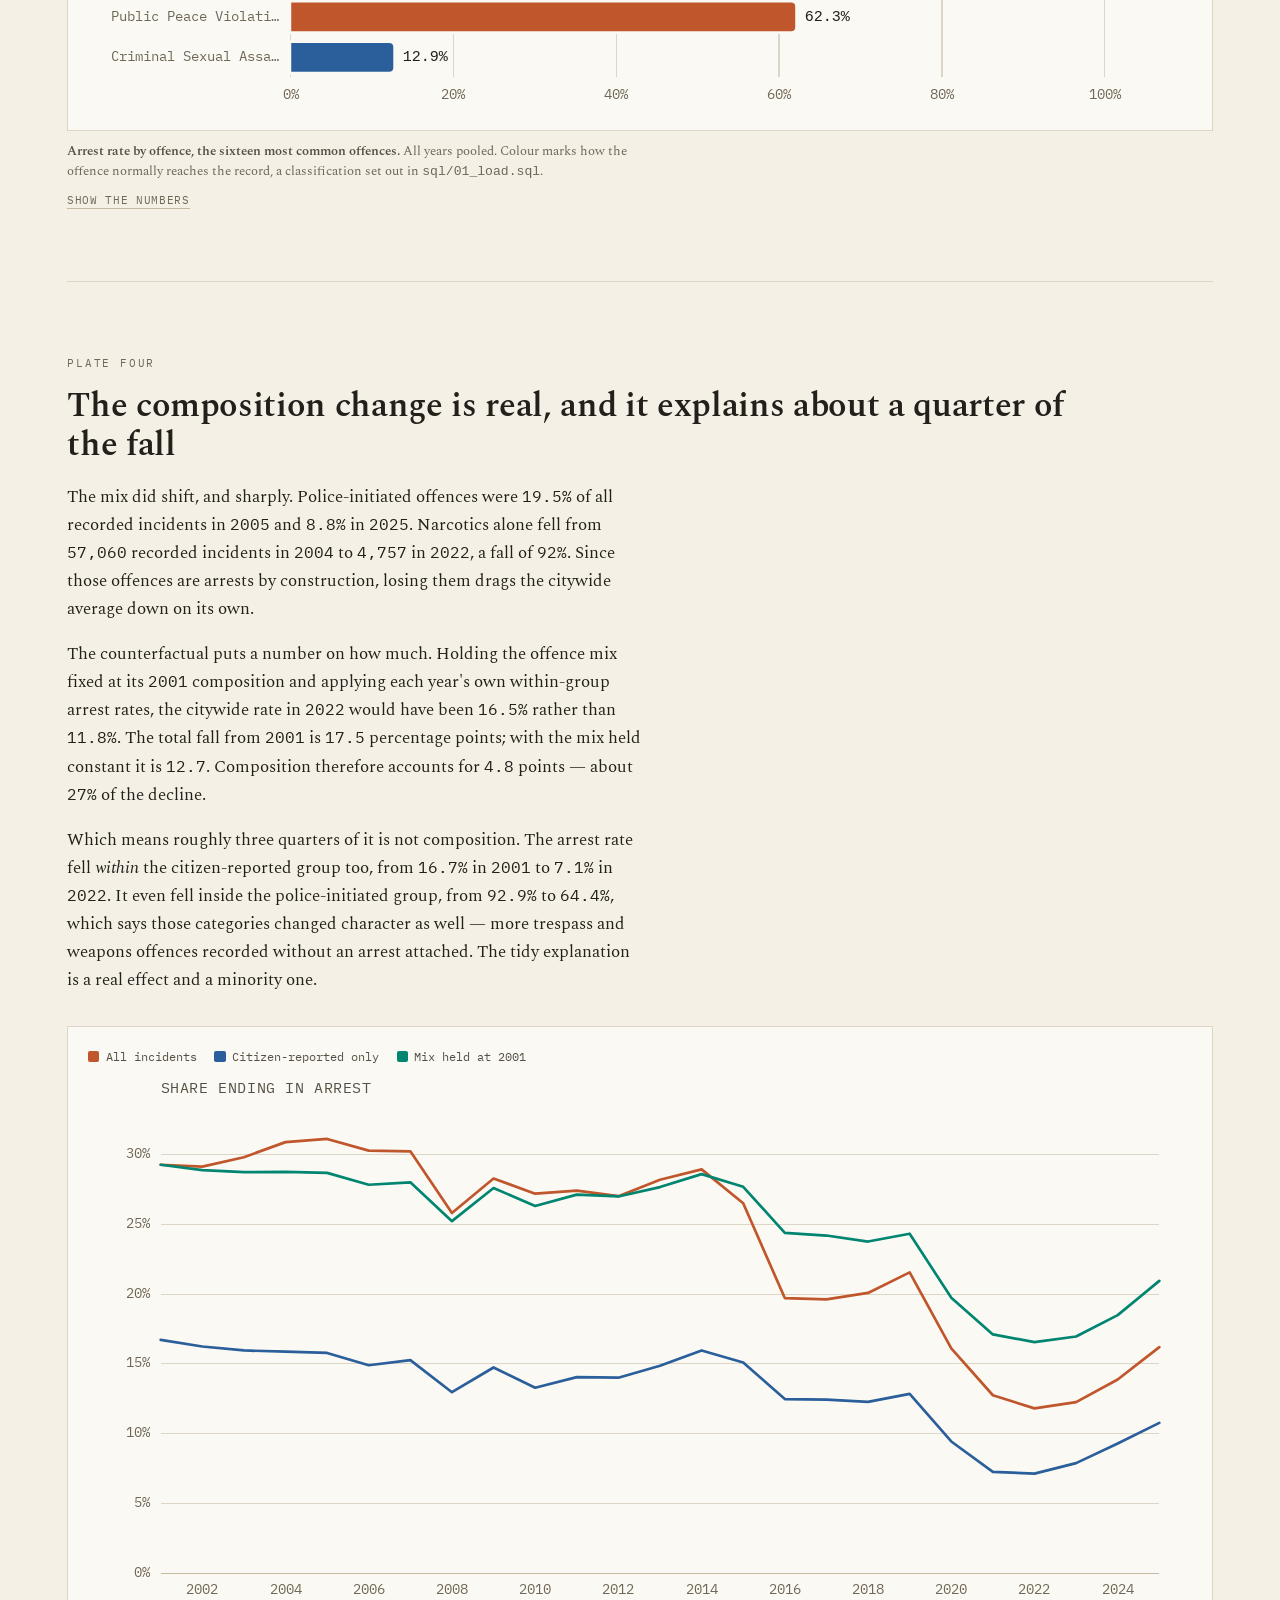
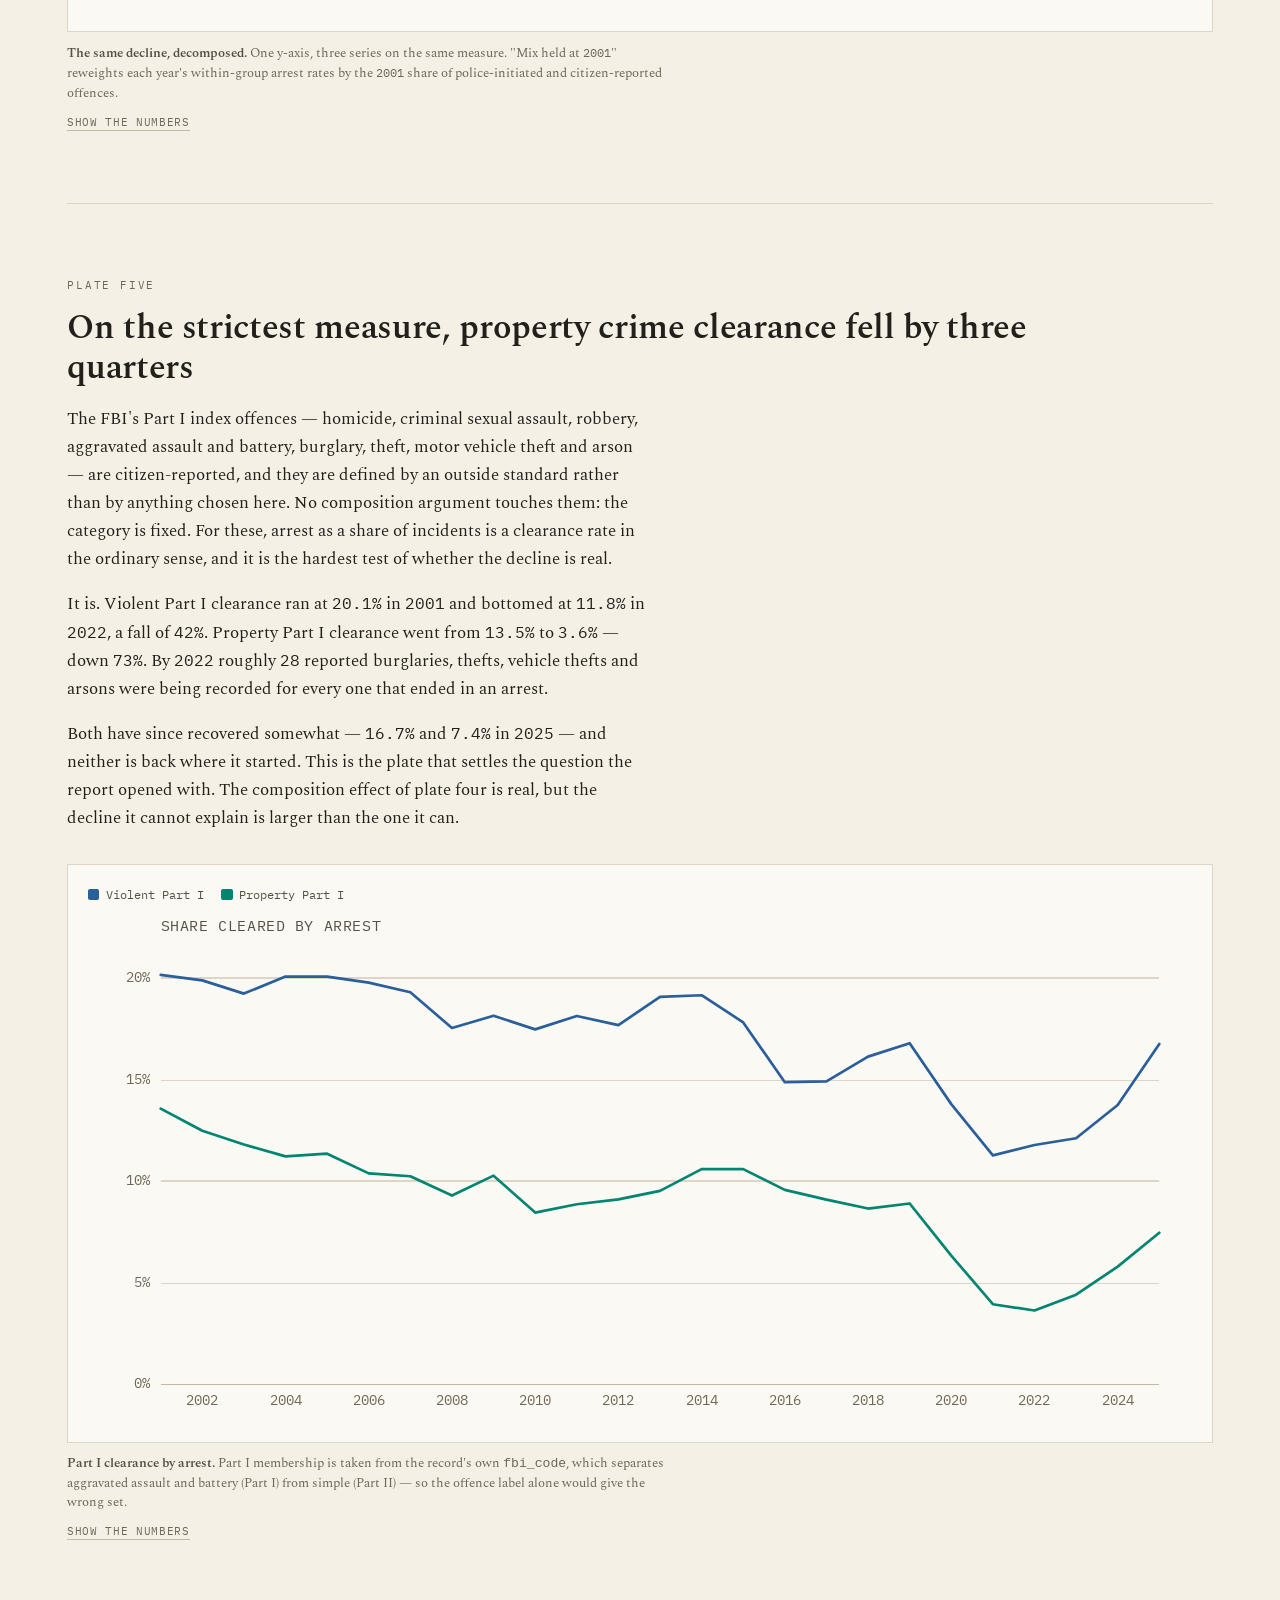
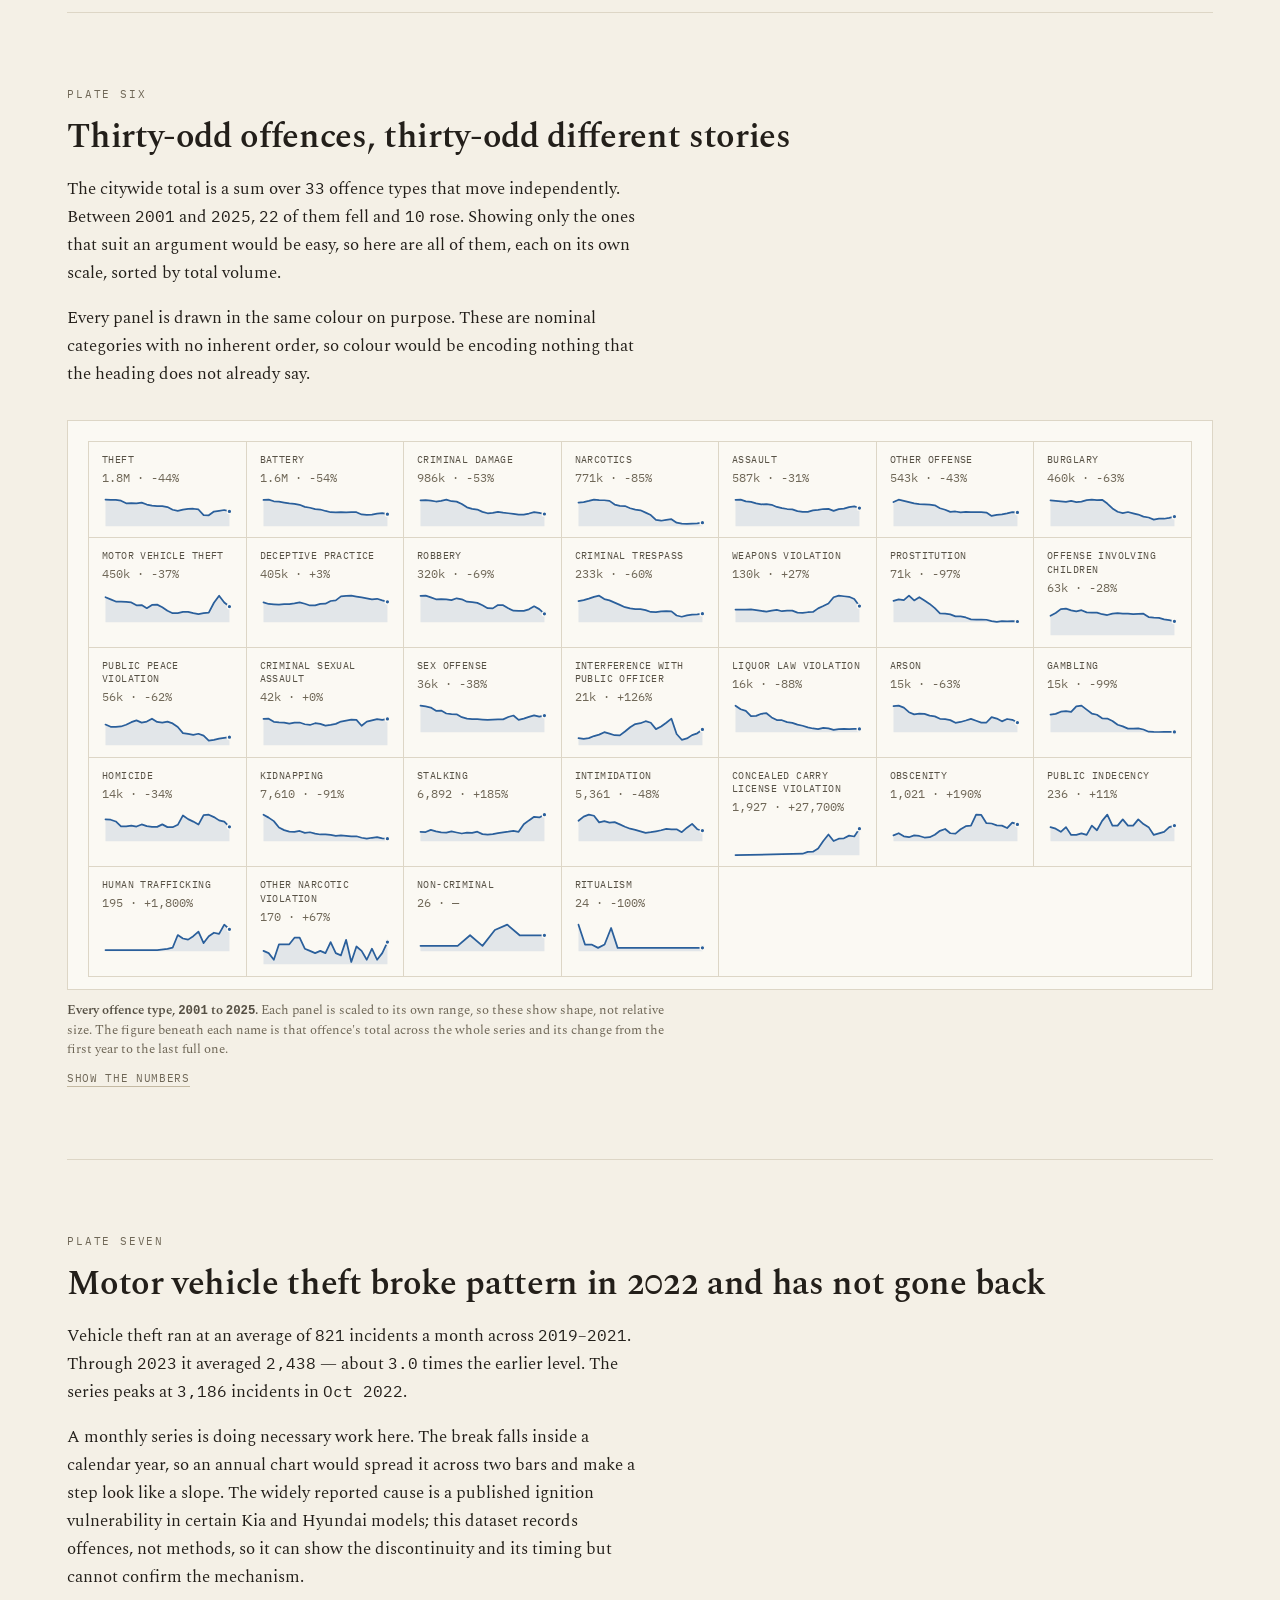
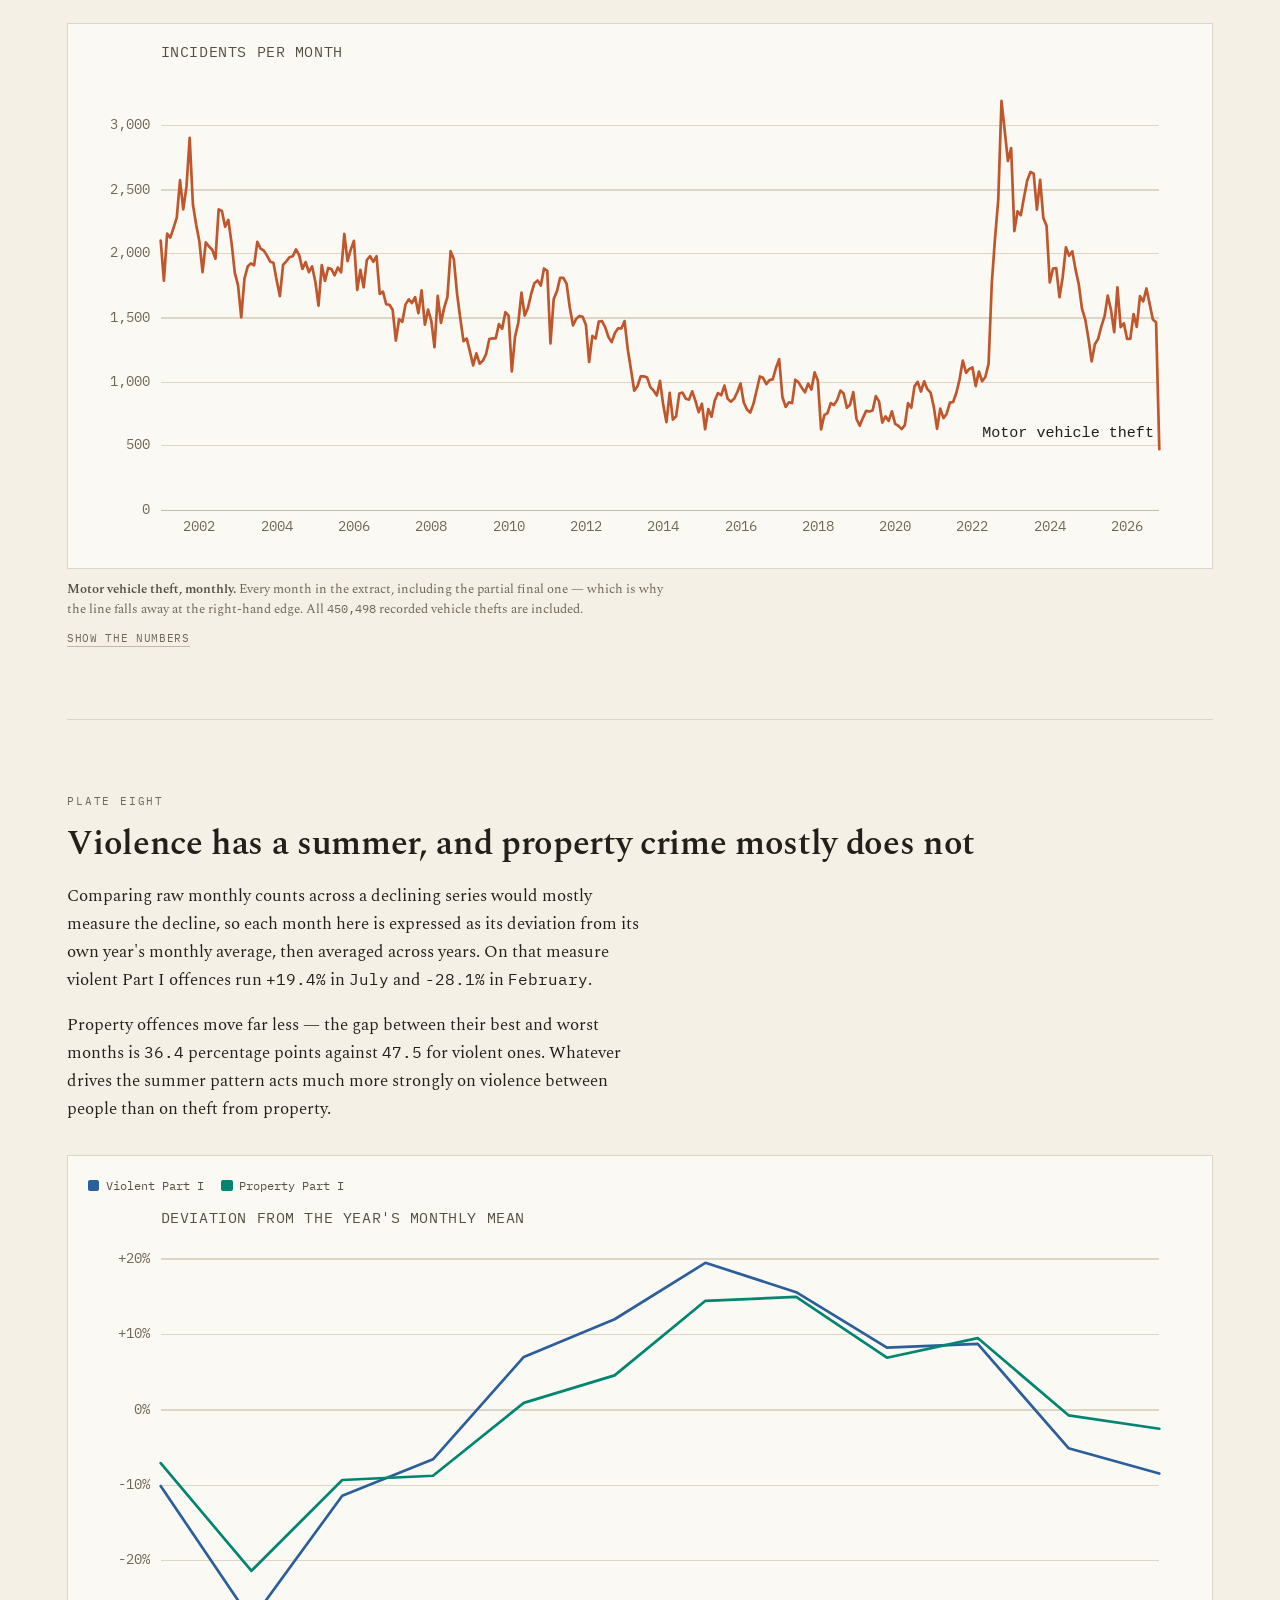
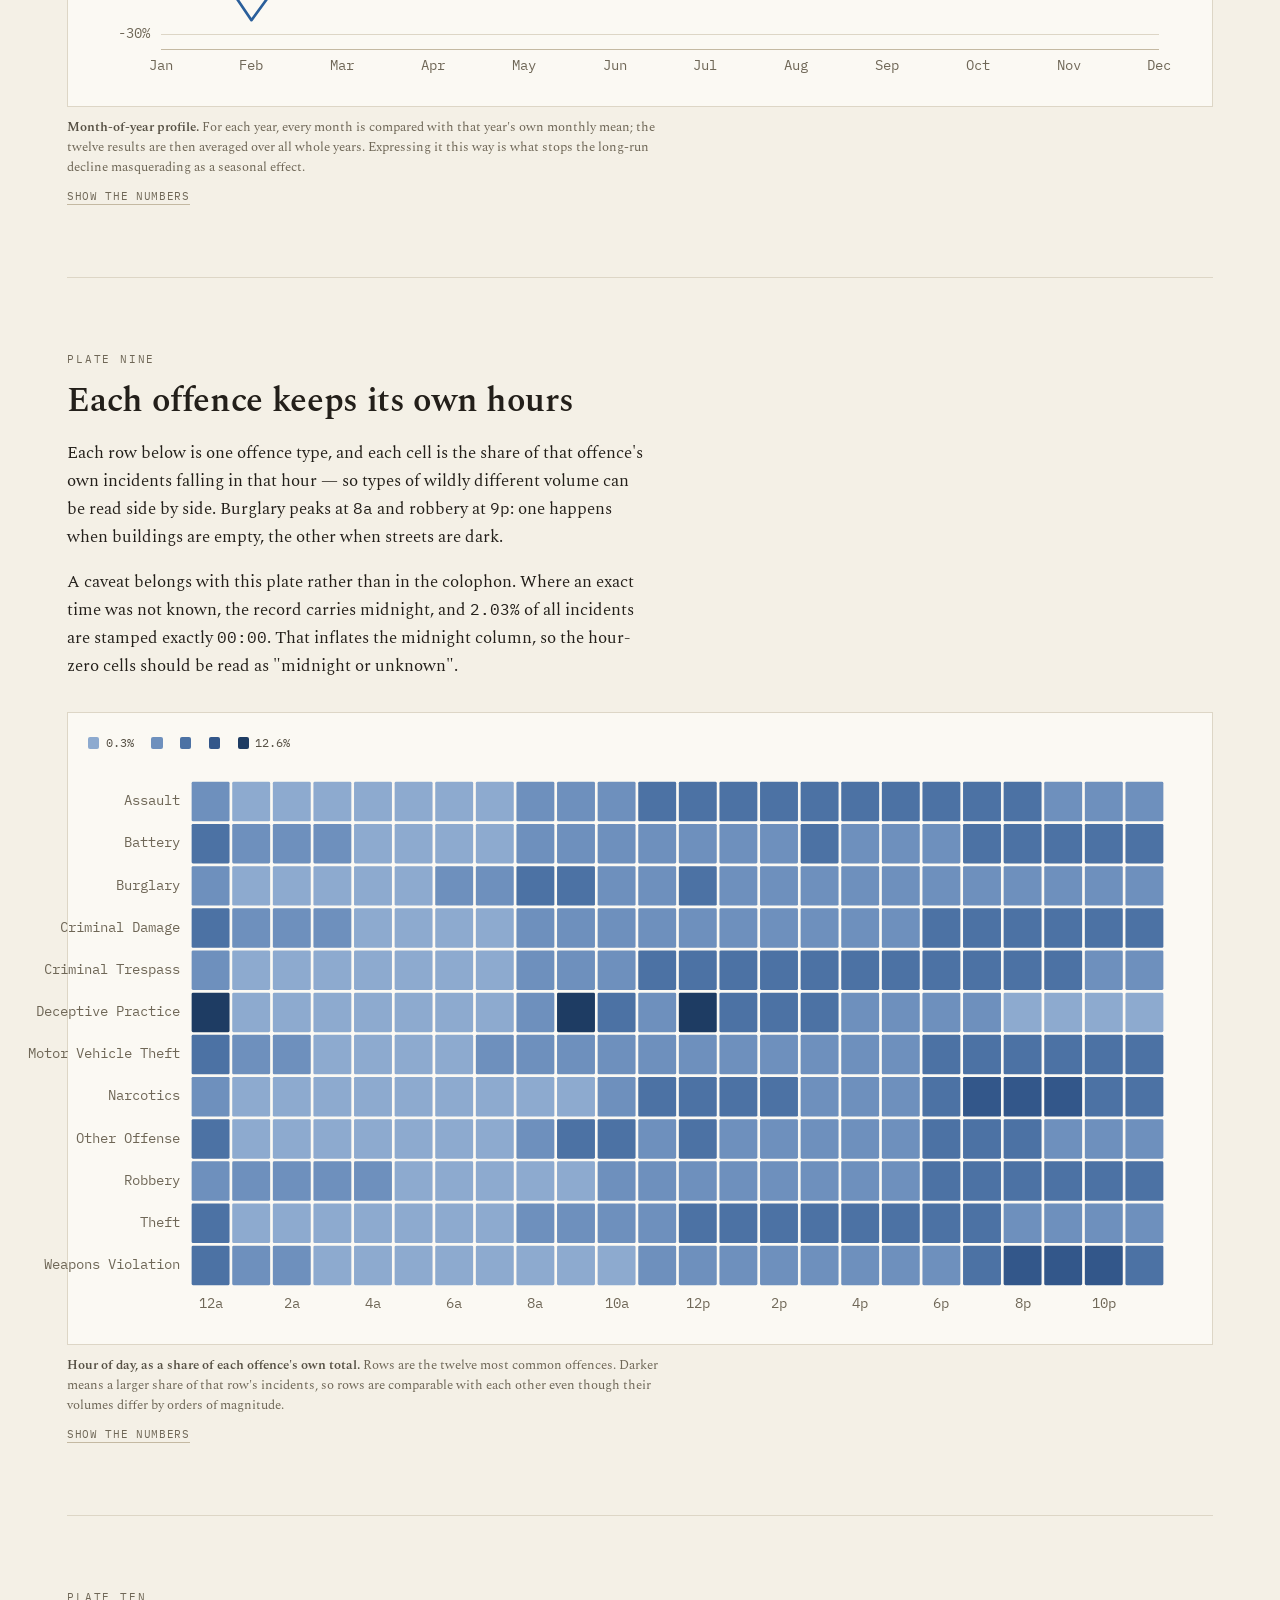
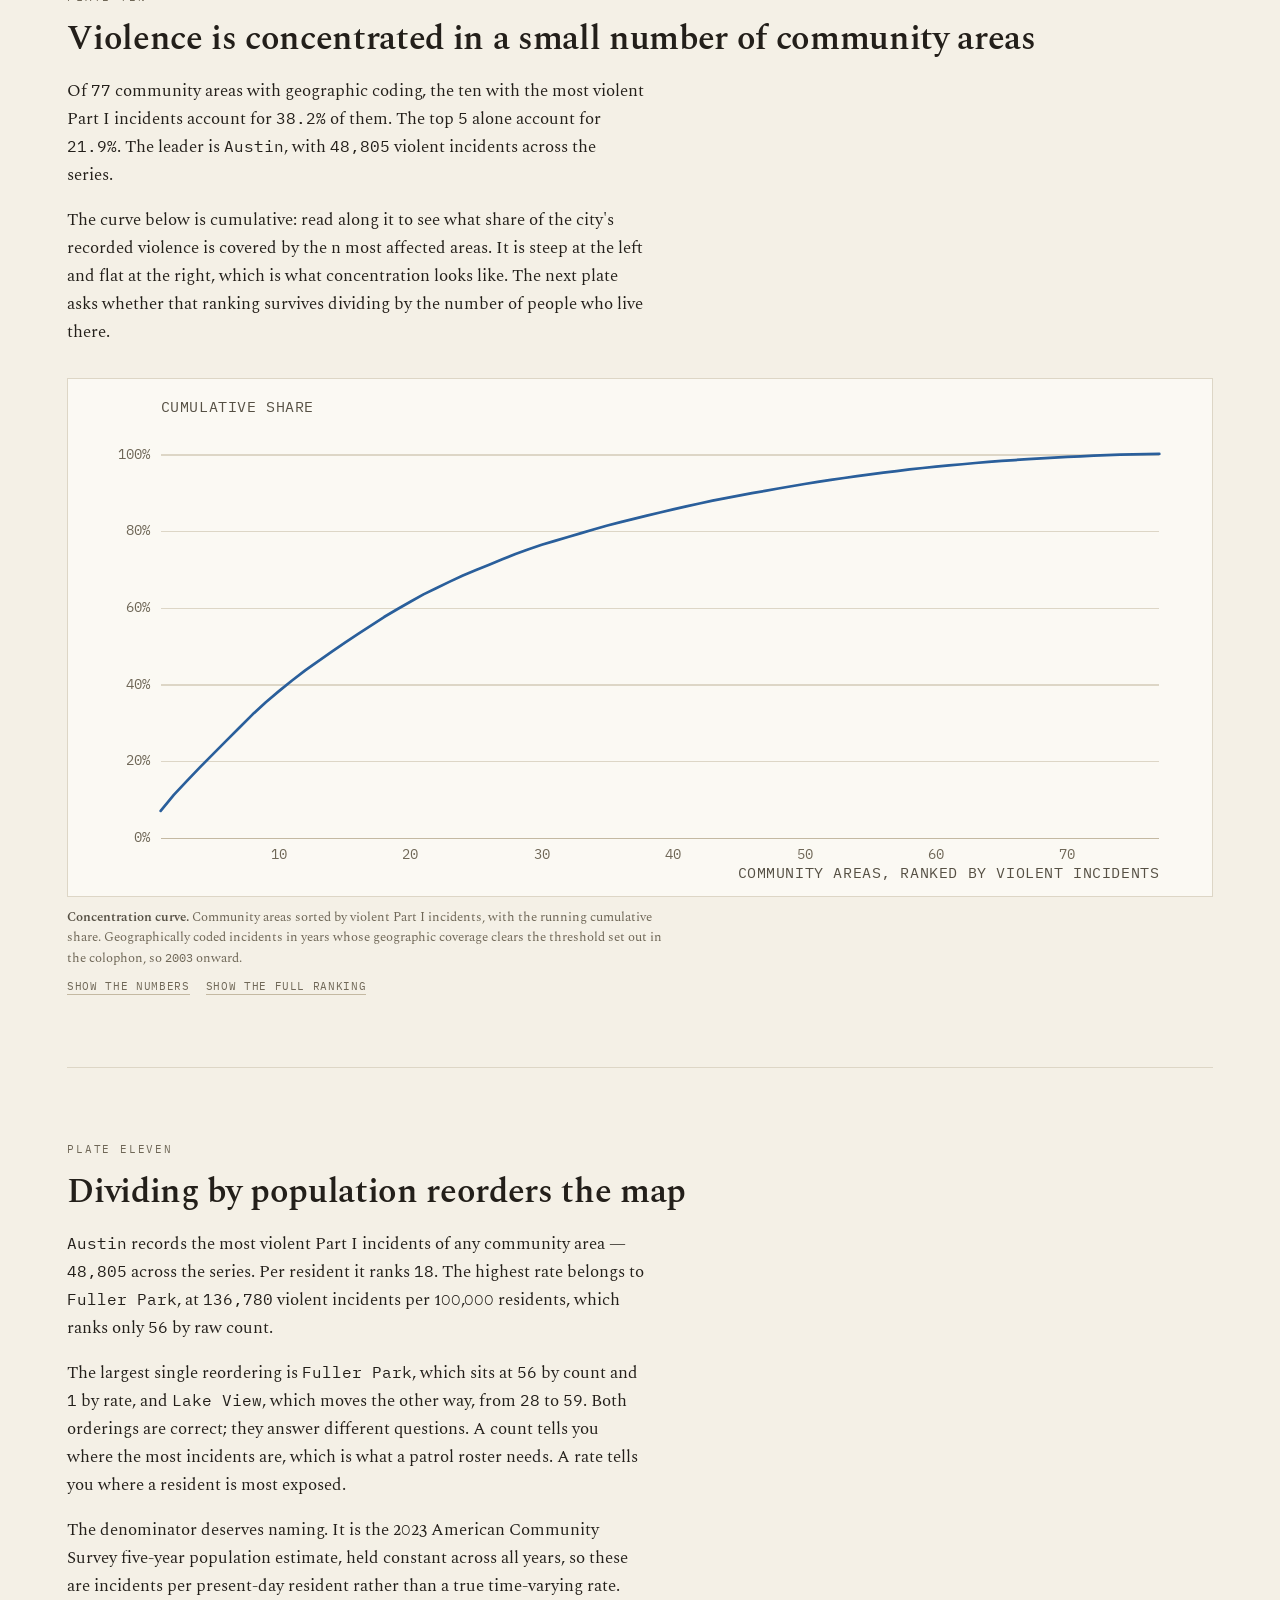
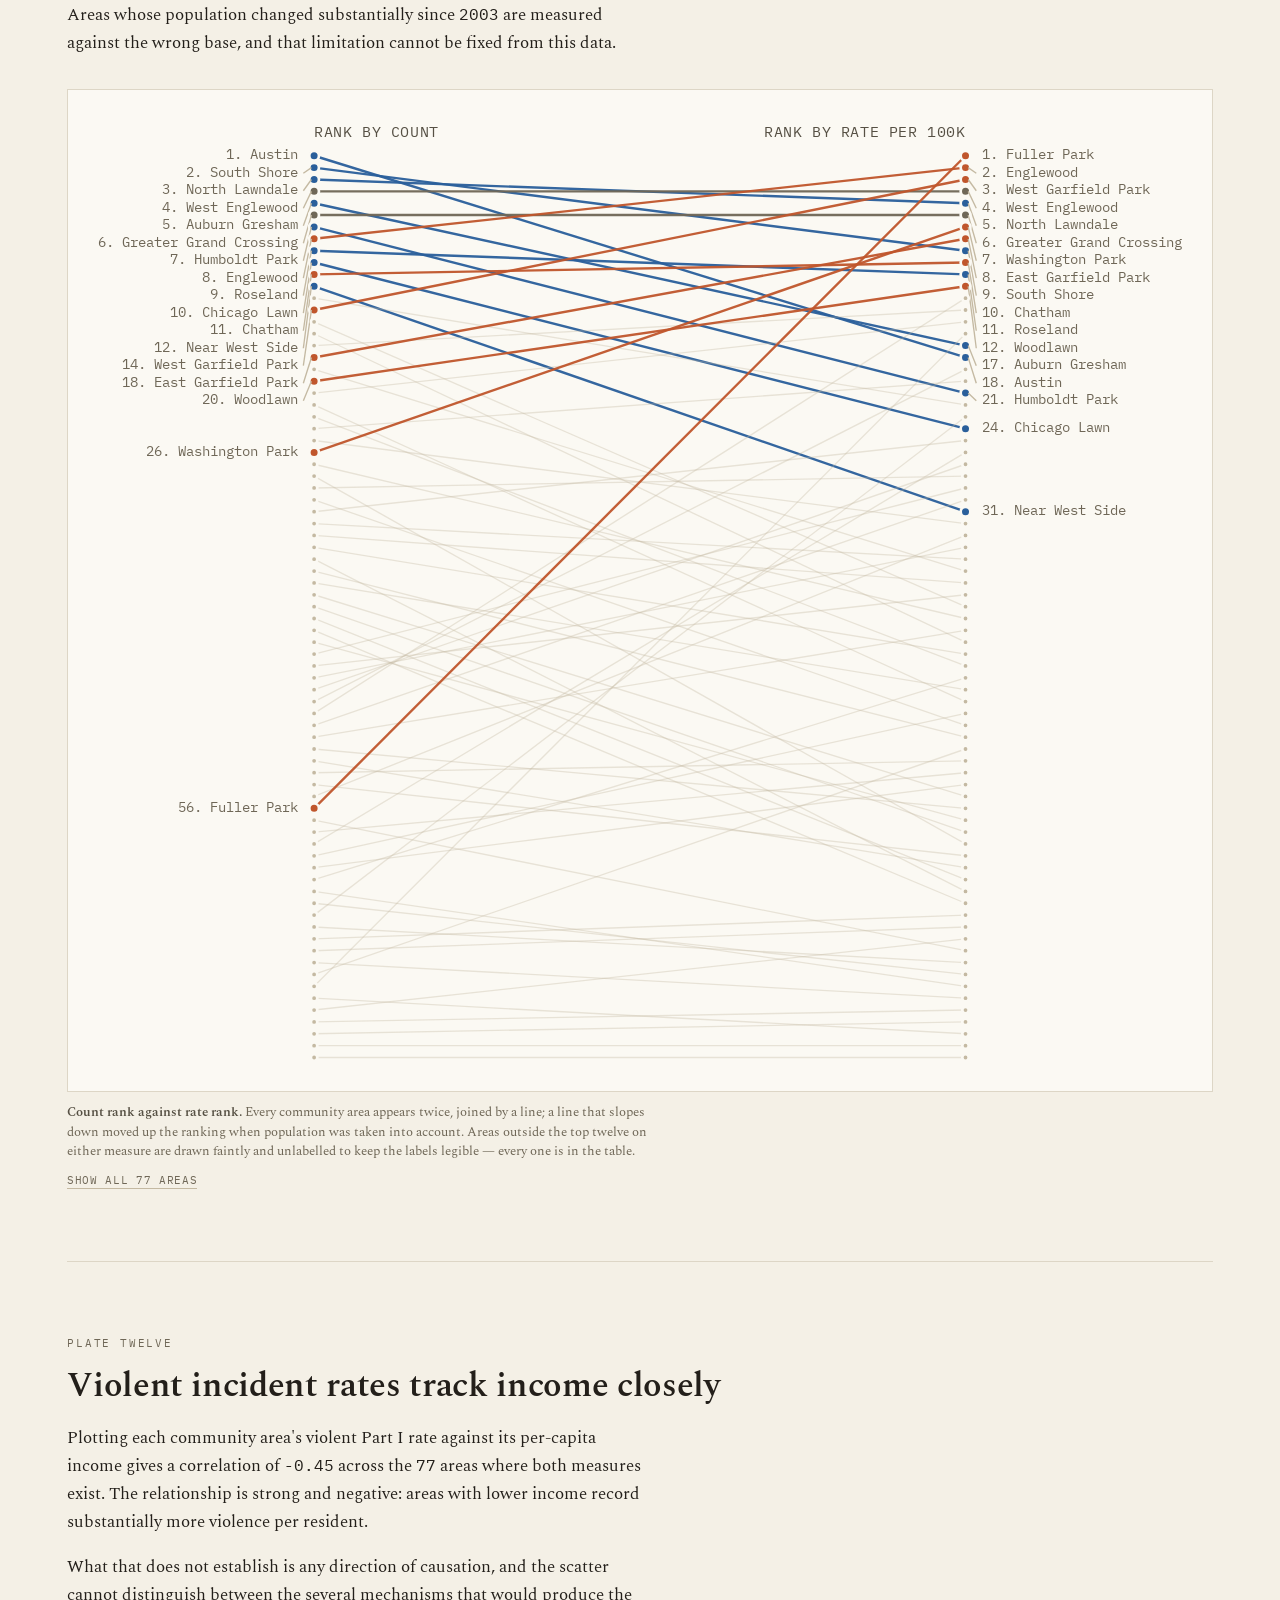
==== commit 862f1024: "Rewrite the argument to match what the data actually shows The planned thesis was that the arrest-ra" ====
--- a/index.html
+++ b/index.html
@@ -4,7 +4,7 @@
 <meta charset="utf-8">
 <meta name="viewport" content="width=device-width, initial-scale=1">
 <title>Chicago, Reported — twenty-six years of police incident records</title>
-<meta name="description" content="What 8.7 million Chicago police incident records from 2001 to 2026 show about reported crime, arrests, and the difference between the two.">
+<meta name="description" content="Chicago's arrest rate fell by two thirds across 8.7 million police incident records. A composition change explains about a quarter of it; the rest is a real collapse in clearance.">
 <link rel="preconnect" href="https://fonts.googleapis.com">
 <link rel="preconnect" href="https://fonts.gstatic.com" crossorigin>
 <link href="https://fonts.googleapis.com/css2?family=Spectral:ital,wght@0,400;0,500;0,600;1,400&family=IBM+Plex+Mono:wght@400;500&display=swap" rel="stylesheet">
@@ -20,7 +20,7 @@
        Title block
        =================================================================== -->
   <section class="wrap titleblock">
-    <h1>Chicago kept better records than it kept arrests</h1>
+    <h1>Chicago's arrest rate fell by two thirds. A quarter of that is an accounting change</h1>
     <p class="titleblock__byline">
       Mattox Knod · Financial Data Analytics · Data Website Project
     </p>
--- a/css/atlas.css
+++ b/css/atlas.css
@@ -241,13 +241,26 @@
 /* --- Headline figures ---------------------------------------------------- */
 /* Stat tiles: a hero number is a form in its own right, not a chart. */
 
+/* The 1px gap over a ruled background is what draws the hairlines between
+   tiles. That trick only works if the column count divides the tile count —
+   otherwise the empty cells in the last row show the background as a slab. So
+   the columns are set explicitly at each breakpoint rather than left to
+   auto-fit, which cannot know how many tiles there are. */
 .keyfigures {
     display: grid;
-    grid-template-columns: repeat(auto-fit, minmax(12.5rem, 1fr));
+    grid-template-columns: 1fr;
     gap: 1px;
     background-color: var(--rule);
     border: 1px solid var(--rule);
     margin-block: clamp(2rem, 5vw, 3.5rem);
+}
+
+@media (min-width: 30rem) {
+    .keyfigures { grid-template-columns: repeat(2, 1fr); }
+}
+
+@media (min-width: 52rem) {
+    .keyfigures { grid-template-columns: repeat(3, 1fr); }
 }
 
 .keyfigure {
@@ -565,9 +578,11 @@
 
 .controls {
     display: grid;
-    grid-template-columns: repeat(auto-fit, minmax(13rem, 1fr));
+    grid-template-columns: repeat(auto-fit, minmax(min(13rem, 100%), 1fr));
     gap: 1rem 1.25rem;
-    align-items: end;
+    /* start, not end: fields of different heights should align by their
+       labels, otherwise a short control floats against a tall neighbour. */
+    align-items: start;
     padding: 1.25rem;
     background-color: var(--leaf);
     border: 1px solid var(--rule);
@@ -668,16 +683,22 @@
 /* Nominal categories, so every panel takes the same slot-1 hue; the panel
    heading carries identity. */
 
+/* The panel count varies with the data, so no fixed column count can divide
+   it. Instead of bleeding a ruled background through the 1px gaps — which
+   would leave the last row's empty cells as a dark slab — each panel draws its
+   own hairline with an outward box-shadow. Adjacent shadows meet across the
+   1px gap to form a single line, and an empty cell is simply blank paper. */
 .multiples {
     display: grid;
-    grid-template-columns: repeat(auto-fill, minmax(9.5rem, 1fr));
+    grid-template-columns: repeat(auto-fill, minmax(min(9.5rem, 100%), 1fr));
     gap: 1px;
-    background-color: var(--rule);
+    background-color: var(--leaf);
     border: 1px solid var(--rule);
 }
 
 .multiple {
     background-color: var(--leaf);
+    box-shadow: 0 0 0 1px var(--rule);
     padding: 0.7rem 0.8rem 0.5rem;
     min-width: 0;
 }
